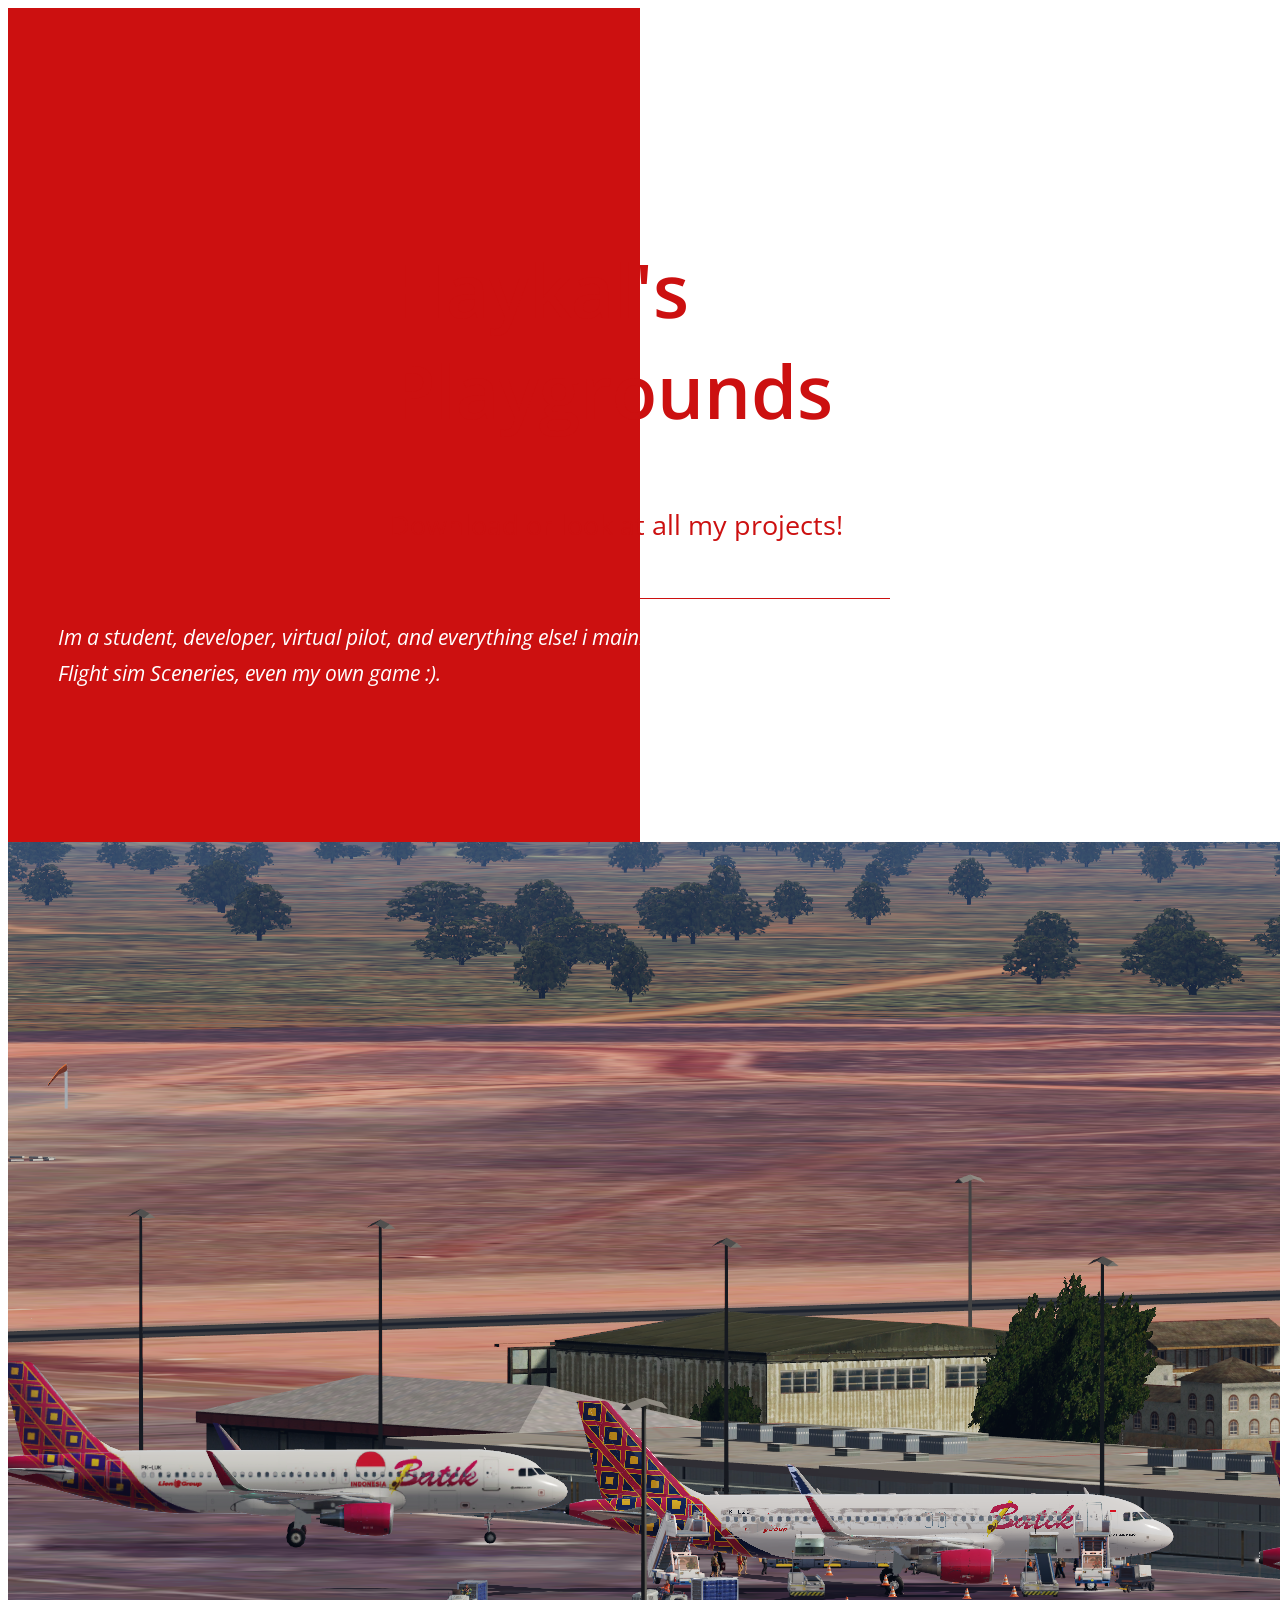
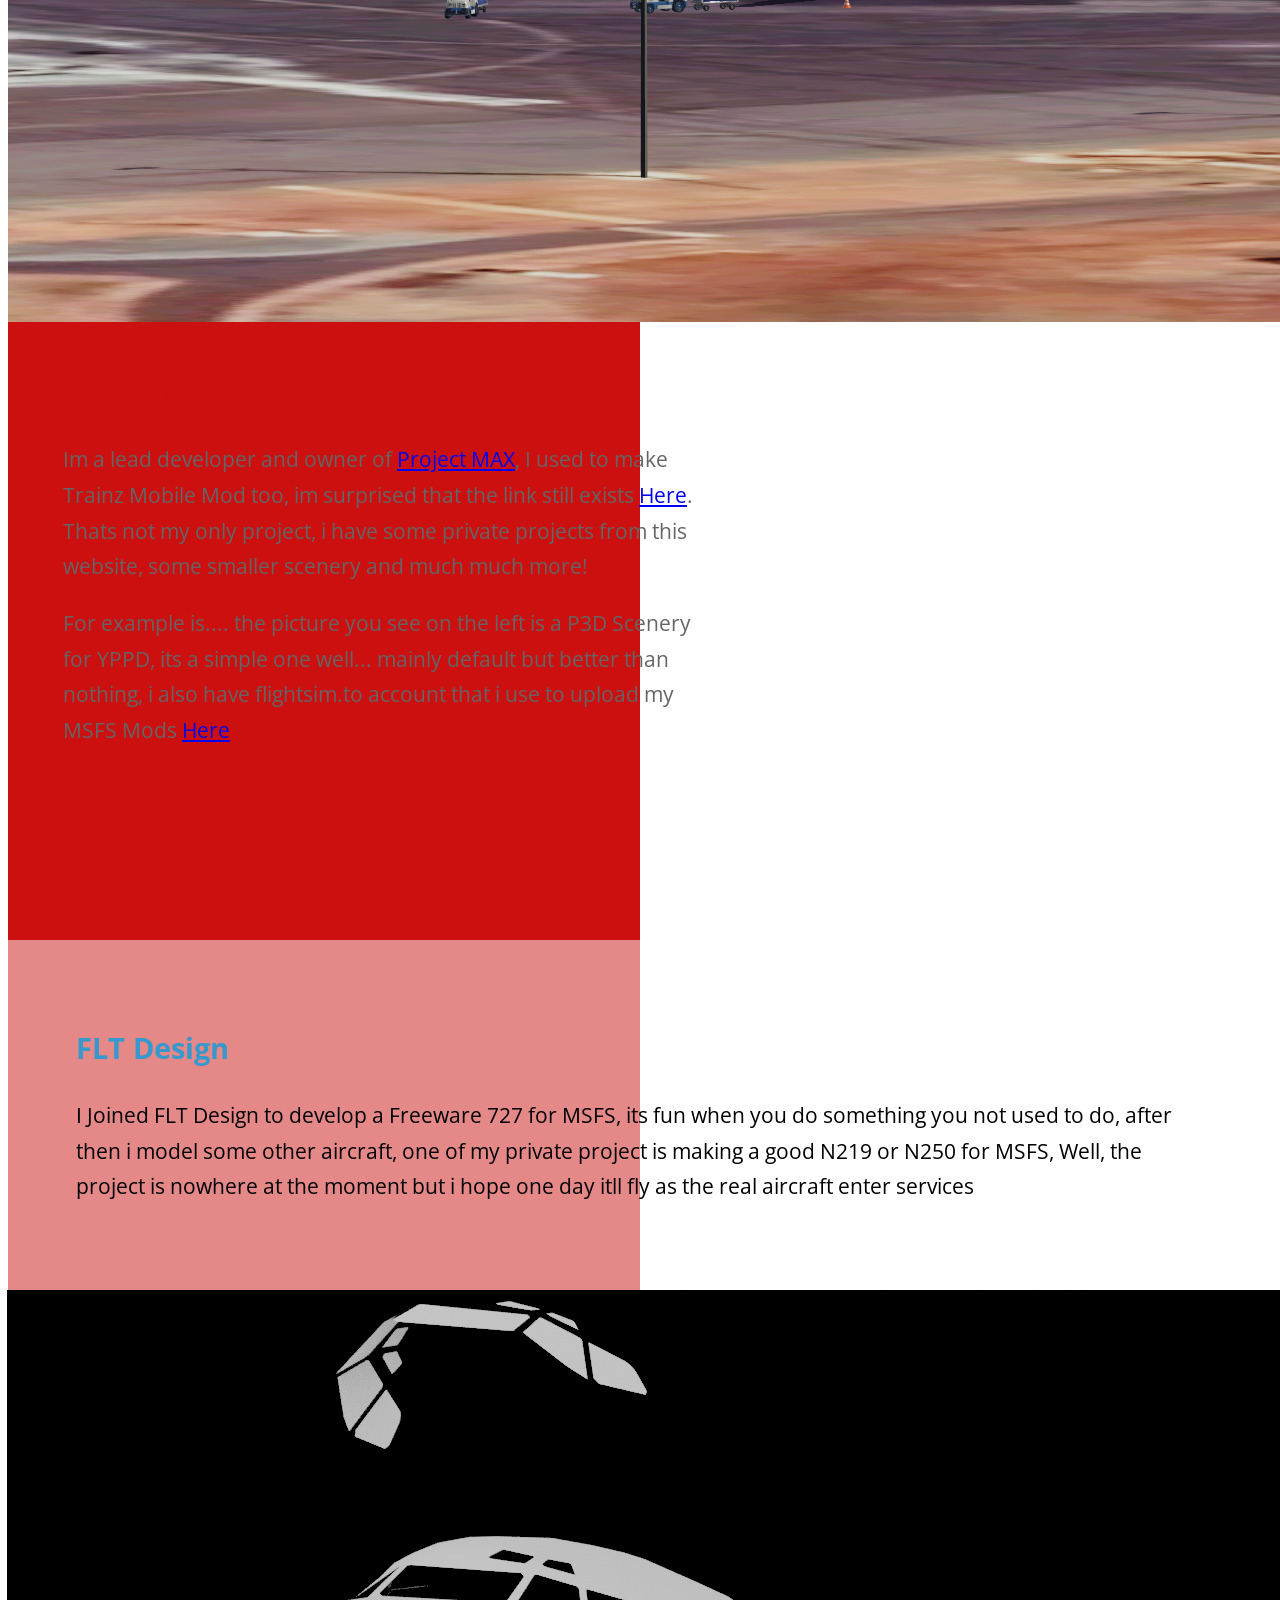
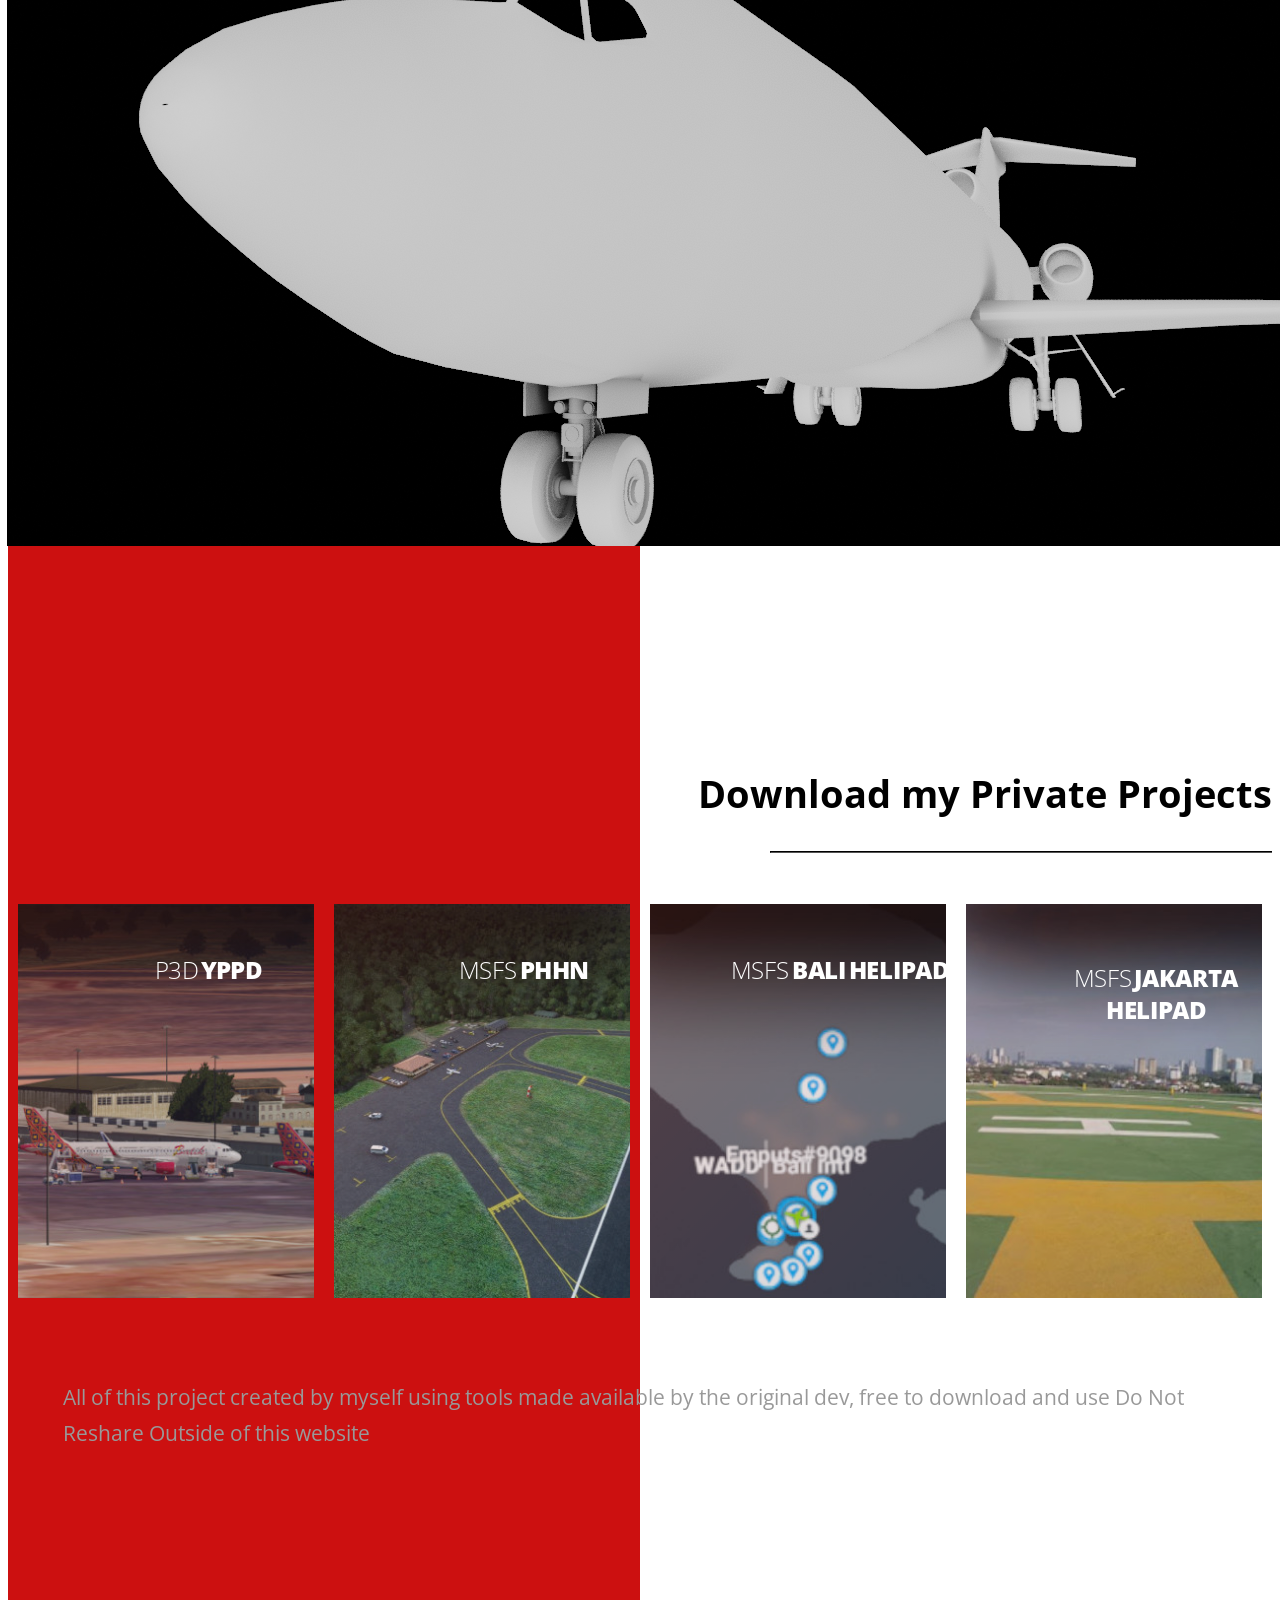
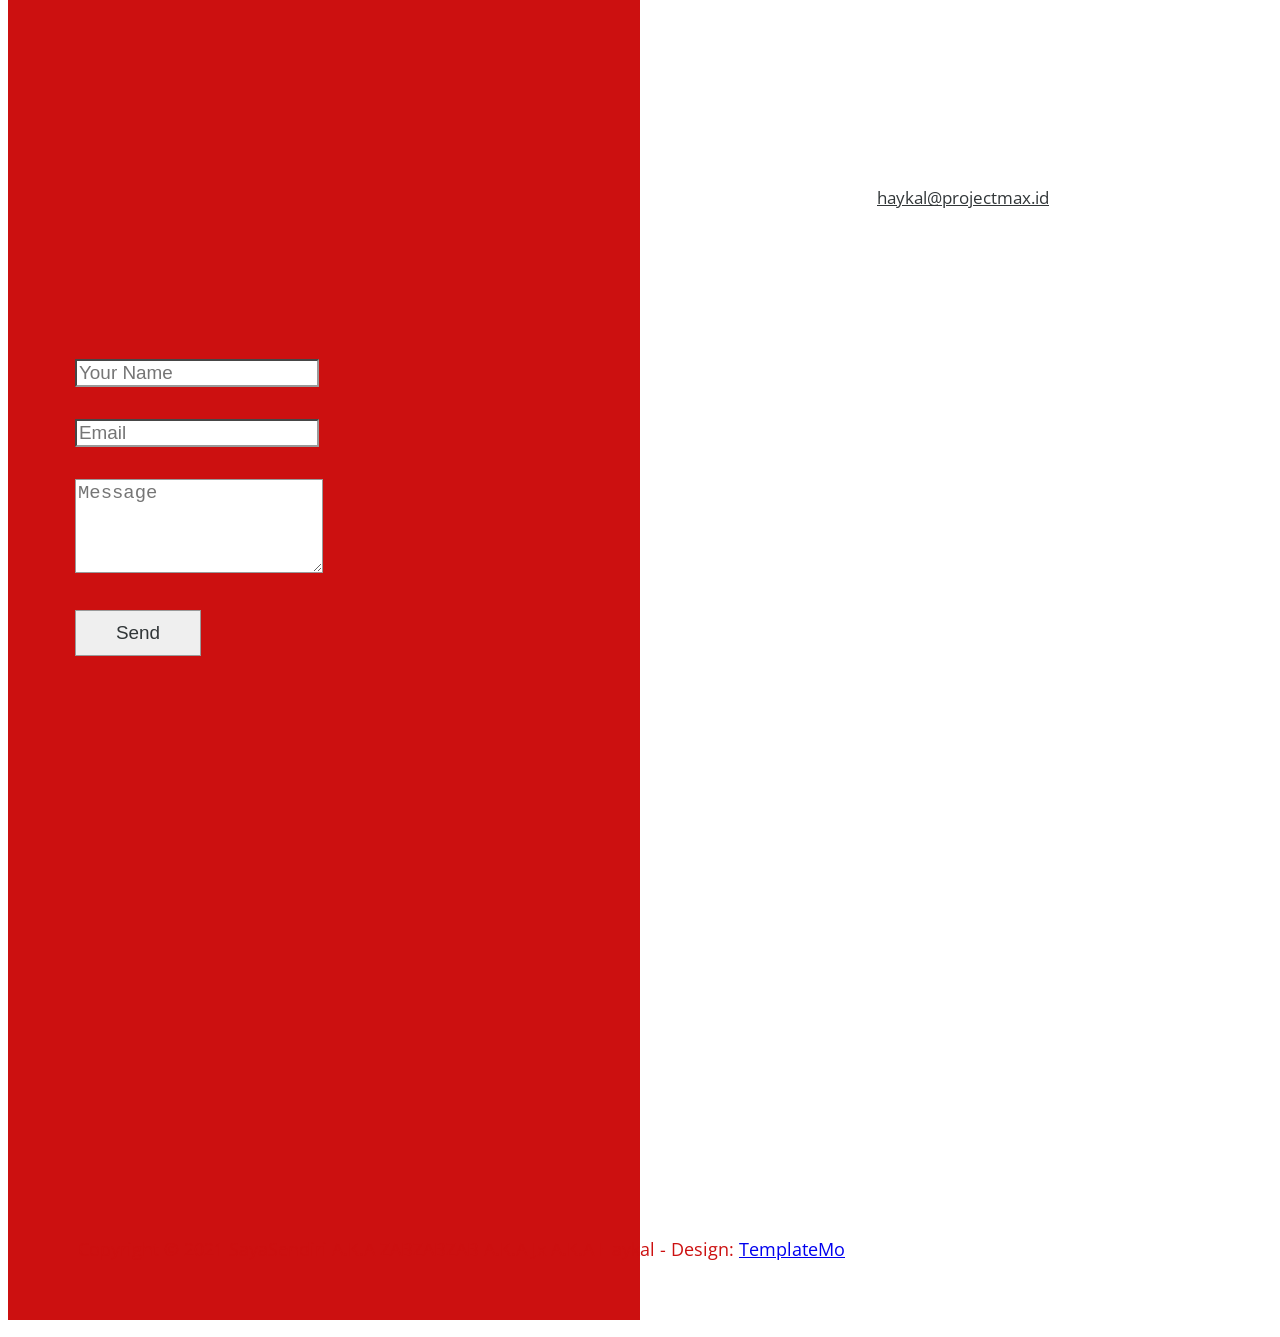
==== index.html @ 9544579e "My first commit" ====
<!DOCTYPE html>
<html lang="en">
  <head>
    <meta charset="UTF-8" />
    <meta name="viewport" content="width=device-width, initial-scale=1.0" />
    <meta http-equiv="X-UA-Compatible" content="ie=edge" />

    <link rel="stylesheet" href="https://fonts.googleapis.com/css?family=Open+Sans:400,600" />
    <!-- Google web font "Open Sans" -->
    <link rel="stylesheet" href="css/all.min.css" />
    <link rel="stylesheet" href="css/bootstrap.min.css" />
    <link rel="stylesheet" href="css/templatemo-style.css" />
    <title>Haykal's Playgrounds</title>
  </head>
  <body>
    <div class="columns-bg">
      <!-- Logo & Intro -->
      <section id="logo" class="tm-section-logo">
        <div class="container-fluid">
          <div class="row">
            <div class="col-sm-12 offset-sm-0 col-md-6 offset-md-6">
              <div class="tm-site-name-container">
                <div class="tm-site-name-container-inner">
                  <h1 class="text-uppercase tm-text-primary tm-site-name">
                    Haykal's Playgrounds
                  </h1>
                  <p class="tm-text-primary tm-site-description">
                    Download or look at all my projects!
                  </p>
                </div>
              </div>
            </div>
          </div>
        </div>
      </section>

      <!-- Intro -->
      <section id="intro" class="tm-p-1-section-1">
        <div class="container-fluid">
          <div class="row">
            <div class="col-md-6">
              <div class="tm-section-text-container">
                <i class="tm-text-white">
                  <p class="mb-0">
                    Im a student, developer, virtual pilot, and everything else! i mainly do 3D modelling with a bit of programming, i made Mods, Flight sim Sceneries, even my own game :).</p>
                </i>
              </div>
            </div>
          </div>
        </div>
      </section>

      <!-- Our Place -->
      <section id="our_place">
        <div class="container-fluid">
          <div class="row">
            <div
              class="col-md-12 col-lg-6 tm-section-image-container tm-img-left-container"
            >
              <img src="img/forty_image_01.jpg" alt="Image" class="img-fluid" />
            </div>
            <div class="col-md-12 col-lg-6">
              <div class="tm-section-text-container-2">
                <h2
                  class="tm-text-primary tm-section-title-mb tm-sm-bg-white-alpha"
                >
                  My Past Projects
                </h2>
                <div class="tm-text-gray">
                  <p class="mb-4">
                  	Im a lead developer and owner of <a href="https://projectmax.id">Project MAX</a>, I used to make Trainz Mobile Mod too, im surprised that the link still exists <a href="https://htpprod.weebly.com/">Here</a>.	
                    Thats not my only project, i have some private projects from this website, some smaller scenery and much much more!
                    </p>
                  <p class="mb-0">
                    For example is.... the picture you see on the left is a P3D Scenery for YPPD, its a simple one well... mainly default but better than nothing,
					i also have flightsim.to account that i use to upload my MSFS Mods <a href="https://flightsim.to/profile/Haykl17">Here</a>
                  </p>
                </div>
              </div>
            </div>
          </div>
        </div>
      </section>

      <!-- Fusce, Section 4 -->
      <section id="section_4" class="tm-section-4">
        <div class="container-fluid">
          <div class="row flex-column-reverse flex-lg-row">
            <div class="col-md-12 col-lg-6 tm-text-left-container">
              <div class="tm-section-text-container-3 tm-bg-white-alpha h-100">
                <h2 class="tm-text-accent tm-section-title-mb">
                  FLT Design
                </h2>
                <p class="mb-0">
                  I Joined FLT Design to develop a Freeware 727 for MSFS, its fun when you do something you not used to do, after then i model some other aircraft, one of my private project is making a good N219 or N250 for MSFS,
				  Well, the project is nowhere at the moment but i hope one day itll fly as the real aircraft enter services
                </p>
              </div>
            </div>
            <div
              class="col-md-12 col-lg-6 tm-section-image-container tm-img-right-container"
            >
              <img
                src="img/forty_image_02.jpg"
                alt="Image"
                class="img-fluid tm-img-right"
              />
            </div>
          </div>
        </div>
      </section>

      <!-- Beautiful Rollovers -->
      <section id="gallery">
        <div class="container-fluid">
          <div class="row">
            <div class="col-12 tm-section-title-mb tm-gallery-title-col">
              <h2 class="tm-section-title-2">Download my Private Projects</h2>
              <hr class="tm-section-title-underline" />
            </div>

            <div class="col-12">
              <div class="grid">
                <figure class="effect-duke mb-3">
                  <img
                    src="img/forty_image_11.jpg"
                    alt="Image"
                    class="img-fluid"
                  />
                  <figcaption>
                    <h2>P3D <span>YPPD</span></h2>
                    <p>Port Hedland Airport Scenery for P3D	.</p>
                    <a href="https://drive.google.com/file/d/1LkjhDOxQvB9yZqbBzsV8o3Nq1tYuUGFs/view?usp=sharing">Download</a>
                  </figcaption>
                </figure>
                <figure class="effect-duke">
                  <img
                    src="img/forty_image_12.jpg"
                    alt="Image"
                    class="img-fluid"
                  />
                  <figcaption>
                    <h2>MSFS <span>PHHN</span></h2>
                    <p>Hana Airport Scenery for MSFS</p>
                    <a href="https://flightsim.to/file/6118/max-phhn-hana-airport">Download</a>
                  </figcaption>
                </figure>
                <figure class="effect-duke mb-3">
                  <img
                    src="img/forty_image_13.jpg"
                    alt="Image"
                    class="img-fluid"
                  />
                  <figcaption>
                    <h2>MSFS <span>Bali Helipad</span></h2>
                    <p>Bali Helipad Pack for MSFS</p>
                    <a href="https://drive.google.com/file/d/1sNLInNGLj3StVbzgNNB_1CZnYBVAlgqE/view?usp=sharing">Download</a>
                  </figcaption>
                </figure>
                <figure class="effect-duke">
                  <img
                    src="img/forty_image_14.jpg"
                    alt="Image"
                    class="img-fluid"
                  />
                  <figcaption>
                    <h2>MSFS <span>Jakarta Helipad</span></h2>
                    <p>Jakarta Helipad Pack for MSFS</p>
                    <a href="https://drive.google.com/file/d/1zQKwT2HY4z9rxTZJiCbrGiCzJaNn8uVG/view?usp=sharing">Download</a>
                  </figcaption>
                </figure>
              </div>
            </div>

            <div class="col-md-6 tm-section-col-4">
              <div class="tm-section-text-container-4">
                <p class="tm-text-secondary mb-0">
                  All of this project created by myself using tools made available by the original dev, free to download and use
				  Do Not Reshare Outside of this website
                </p>
              </div>
            </div>
          </div>
        </div>
      </section>

      <!-- Contact -->
      <section id="contact" class="tm-section-contact">
        <div class="row tm-contact-section">
          <div class="col-md-6 px-0">
            <div class="tm-bg-white-alpha tm-contact-left">
              <div class="media mb-5">
                <a href="mailto:" class="tm-contact-link">
                  <span class="tm-contact-icon-container">
                    <span class="tm-contact-icon-container-inner">
                      <i class="fas fa-envelope tm-contact-icon"></i>
                    </span>
                  </span>
                  <span class="media-body"> haykal@projectmax.id </span>
                </a>
              </div>
            </div>
          </div>
          <div class="col-md-6 px-0">
            <div class="tm-contact-form-container">
              <form action="index.html" method="POST" class="tm-contact-form">
                <div class="form-group">
                  <input
                    type="text"
                    id="contact_name"
                    name="contact_name"
                    class="form-control rounded-0 border-top-0 border-right-0 border-left-0"
                    placeholder="Your Name"
                    required
                  />
                </div>
                <div class="form-group">
                  <input
                    type="email"
                    id="contact_email"
                    name="contact_email"
                    class="form-control rounded-0 border-top-0 border-right-0 border-left-0"
                    placeholder="Email"
                    required
                  />
                </div>
                <div class="form-group">
                  <textarea
                    rows="4"
                    id="contact_message"
                    name="contact_message"
                    class="form-control rounded-0 border-top-0 border-right-0 border-left-0"
                    placeholder="Message"
                    required
                  ></textarea>
                </div>
                <div class="text-right">
                  <button type="submit" class="btn tm-btn-submit rounded-0">
                    Send
                  </button>
                </div>
              </form>
            </div>
          </div>
        </div>
      </section>

      <section id="outro">
        <div class="container-fluid">
          <div class="row">
            <div class="col-sm-12 col-md-6">
              <div class="tm-section-text-container-5 tm-text-white">
                <p>
                  Sometimes i always think about what is the best quote from me but there is nothing hehe
                </p>
                <i
                  >&ldquo;im a stranger you meet on the internet, go on, im forgettable&rdquo;</i
                >	
              </div>
            </div>
            <div class="col-sm-12 col-md-6">
              <div class="tm-section-text-container-6">

              </div>
            </div>
          </div>
          <div class="row">
            <footer class="col-sm-12 col-md-6 offset-md-6 px-md-0">
              <p class="tm-copyright-text mb-0 tm-text-primary">
                Copyright &copy; 2021 SayaSendiri A.K.A ZABZABZAB A.K.A Jx A.K.A Haykal
                
                - Design: <a rel="nofollow" href="https://www.facebook.com/templatemo">TemplateMo</a>
              </p>
            </footer>
          </div>
        </div>
      </section>
    </div>
    <!-- /.columns-bg -->
  </body>
</html>
---- css/all.min.css ----
.fa,.fab,.fal,.far,.fas{-moz-osx-font-smoothing:grayscale;-webkit-font-smoothing:antialiased;display:inline-block;font-style:normal;font-variant:normal;text-rendering:auto;line-height:1}.fa-lg{font-size:1.33333em;line-height:.75em;vertical-align:-.0667em}.fa-xs{font-size:.75em}.fa-sm{font-size:.875em}.fa-1x{font-size:1em}.fa-2x{font-size:2em}.fa-3x{font-size:3em}.fa-4x{font-size:4em}.fa-5x{font-size:5em}.fa-6x{font-size:6em}.fa-7x{font-size:7em}.fa-8x{font-size:8em}.fa-9x{font-size:9em}.fa-10x{font-size:10em}.fa-fw{text-align:center;width:1.25em}.fa-ul{list-style-type:none;margin-left:2.5em;padding-left:0}.fa-ul>li{position:relative}.fa-li{left:-2em;position:absolute;text-align:center;width:2em;line-height:inherit}.fa-border{border:.08em solid #eee;border-radius:.1em;padding:.2em .25em .15em}.fa-pull-left{float:left}.fa-pull-right{float:right}.fa.fa-pull-left,.fab.fa-pull-left,.fal.fa-pull-left,.far.fa-pull-left,.fas.fa-pull-left{margin-right:.3em}.fa.fa-pull-right,.fab.fa-pull-right,.fal.fa-pull-right,.far.fa-pull-right,.fas.fa-pull-right{margin-left:.3em}.fa-spin{animation:fa-spin 2s infinite linear}.fa-pulse{animation:fa-spin 1s infinite steps(8)}@keyframes fa-spin{0%{transform:rotate(0deg)}to{transform:rotate(1turn)}}.fa-rotate-90{-ms-filter:"progid:DXImageTransform.Microsoft.BasicImage(rotation=1)";transform:rotate(90deg)}.fa-rotate-180{-ms-filter:"progid:DXImageTransform.Microsoft.BasicImage(rotation=2)";transform:rotate(180deg)}.fa-rotate-270{-ms-filter:"progid:DXImageTransform.Microsoft.BasicImage(rotation=3)";transform:rotate(270deg)}.fa-flip-horizontal{-ms-filter:"progid:DXImageTransform.Microsoft.BasicImage(rotation=0, mirror=1)";transform:scaleX(-1)}.fa-flip-vertical{transform:scaleY(-1)}.fa-flip-horizontal.fa-flip-vertical,.fa-flip-vertical{-ms-filter:"progid:DXImageTransform.Microsoft.BasicImage(rotation=2, mirror=1)"}.fa-flip-horizontal.fa-flip-vertical{transform:scale(-1)}:root .fa-flip-horizontal,:root .fa-flip-vertical,:root .fa-rotate-90,:root .fa-rotate-180,:root .fa-rotate-270{filter:none}.fa-stack{display:inline-block;height:2em;line-height:2em;position:relative;vertical-align:middle;width:2.5em}.fa-stack-1x,.fa-stack-2x{left:0;position:absolute;text-align:center;width:100%}.fa-stack-1x{line-height:inherit}.fa-stack-2x{font-size:2em}.fa-inverse{color:#fff}.fa-500px:before{content:"\f26e"}.fa-accessible-icon:before{content:"\f368"}.fa-accusoft:before{content:"\f369"}.fa-acquisitions-incorporated:before{content:"\f6af"}.fa-ad:before{content:"\f641"}.fa-address-book:before{content:"\f2b9"}.fa-address-card:before{content:"\f2bb"}.fa-adjust:before{content:"\f042"}.fa-adn:before{content:"\f170"}.fa-adobe:before{content:"\f778"}.fa-adversal:before{content:"\f36a"}.fa-affiliatetheme:before{content:"\f36b"}.fa-air-freshener:before{content:"\f5d0"}.fa-algolia:before{content:"\f36c"}.fa-align-center:before{content:"\f037"}.fa-align-justify:before{content:"\f039"}.fa-align-left:before{content:"\f036"}.fa-align-right:before{content:"\f038"}.fa-alipay:before{content:"\f642"}.fa-allergies:before{content:"\f461"}.fa-amazon:before{content:"\f270"}.fa-amazon-pay:before{content:"\f42c"}.fa-ambulance:before{content:"\f0f9"}.fa-american-sign-language-interpreting:before{content:"\f2a3"}.fa-amilia:before{content:"\f36d"}.fa-anchor:before{content:"\f13d"}.fa-android:before{content:"\f17b"}.fa-angellist:before{content:"\f209"}.fa-angle-double-down:before{content:"\f103"}.fa-angle-double-left:before{content:"\f100"}.fa-angle-double-right:before{content:"\f101"}.fa-angle-double-up:before{content:"\f102"}.fa-angle-down:before{content:"\f107"}.fa-angle-left:before{content:"\f104"}.fa-angle-right:before{content:"\f105"}.fa-angle-up:before{content:"\f106"}.fa-angry:before{content:"\f556"}.fa-angrycreative:before{content:"\f36e"}.fa-angular:before{content:"\f420"}.fa-ankh:before{content:"\f644"}.fa-app-store:before{content:"\f36f"}.fa-app-store-ios:before{content:"\f370"}.fa-apper:before{content:"\f371"}.fa-apple:before{content:"\f179"}.fa-apple-alt:before{content:"\f5d1"}.fa-apple-pay:before{content:"\f415"}.fa-archive:before{content:"\f187"}.fa-archway:before{content:"\f557"}.fa-arrow-alt-circle-down:before{content:"\f358"}.fa-arrow-alt-circle-left:before{content:"\f359"}.fa-arrow-alt-circle-right:before{content:"\f35a"}.fa-arrow-alt-circle-up:before{content:"\f35b"}.fa-arrow-circle-down:before{content:"\f0ab"}.fa-arrow-circle-left:before{content:"\f0a8"}.fa-arrow-circle-right:before{content:"\f0a9"}.fa-arrow-circle-up:before{content:"\f0aa"}.fa-arrow-down:before{content:"\f063"}.fa-arrow-left:before{content:"\f060"}.fa-arrow-right:before{content:"\f061"}.fa-arrow-up:before{content:"\f062"}.fa-arrows-alt:before{content:"\f0b2"}.fa-arrows-alt-h:before{content:"\f337"}.fa-arrows-alt-v:before{content:"\f338"}.fa-artstation:before{content:"\f77a"}.fa-assistive-listening-systems:before{content:"\f2a2"}.fa-asterisk:before{content:"\f069"}.fa-asymmetrik:before{content:"\f372"}.fa-at:before{content:"\f1fa"}.fa-atlas:before{content:"\f558"}.fa-atlassian:before{content:"\f77b"}.fa-atom:before{content:"\f5d2"}.fa-audible:before{content:"\f373"}.fa-audio-description:before{content:"\f29e"}.fa-autoprefixer:before{content:"\f41c"}.fa-avianex:before{content:"\f374"}.fa-aviato:before{content:"\f421"}.fa-award:before{content:"\f559"}.fa-aws:before{content:"\f375"}.fa-baby:before{content:"\f77c"}.fa-baby-carriage:before{content:"\f77d"}.fa-backspace:before{content:"\f55a"}.fa-backward:before{content:"\f04a"}.fa-balance-scale:before{content:"\f24e"}.fa-ban:before{content:"\f05e"}.fa-band-aid:before{content:"\f462"}.fa-bandcamp:before{content:"\f2d5"}.fa-barcode:before{content:"\f02a"}.fa-bars:before{content:"\f0c9"}.fa-baseball-ball:before{content:"\f433"}.fa-basketball-ball:before{content:"\f434"}.fa-bath:before{content:"\f2cd"}.fa-battery-empty:before{content:"\f244"}.fa-battery-full:before{content:"\f240"}.fa-battery-half:before{content:"\f242"}.fa-battery-quarter:before{content:"\f243"}.fa-battery-three-quarters:before{content:"\f241"}.fa-bed:before{content:"\f236"}.fa-beer:before{content:"\f0fc"}.fa-behance:before{content:"\f1b4"}.fa-behance-square:before{content:"\f1b5"}.fa-bell:before{content:"\f0f3"}.fa-bell-slash:before{content:"\f1f6"}.fa-bezier-curve:before{content:"\f55b"}.fa-bible:before{content:"\f647"}.fa-bicycle:before{content:"\f206"}.fa-bimobject:before{content:"\f378"}.fa-binoculars:before{content:"\f1e5"}.fa-biohazard:before{content:"\f780"}.fa-birthday-cake:before{content:"\f1fd"}.fa-bitbucket:before{content:"\f171"}.fa-bitcoin:before{content:"\f379"}.fa-bity:before{content:"\f37a"}.fa-black-tie:before{content:"\f27e"}.fa-blackberry:before{content:"\f37b"}.fa-blender:before{content:"\f517"}.fa-blender-phone:before{content:"\f6b6"}.fa-blind:before{content:"\f29d"}.fa-blog:before{content:"\f781"}.fa-blogger:before{content:"\f37c"}.fa-blogger-b:before{content:"\f37d"}.fa-bluetooth:before{content:"\f293"}.fa-bluetooth-b:before{content:"\f294"}.fa-bold:before{content:"\f032"}.fa-bolt:before{content:"\f0e7"}.fa-bomb:before{content:"\f1e2"}.fa-bone:before{content:"\f5d7"}.fa-bong:before{content:"\f55c"}.fa-book:before{content:"\f02d"}.fa-book-dead:before{content:"\f6b7"}.fa-book-open:before{content:"\f518"}.fa-book-reader:before{content:"\f5da"}.fa-bookmark:before{content:"\f02e"}.fa-bowling-ball:before{content:"\f436"}.fa-box:before{content:"\f466"}.fa-box-open:before{content:"\f49e"}.fa-boxes:before{content:"\f468"}.fa-braille:before{content:"\f2a1"}.fa-brain:before{content:"\f5dc"}.fa-briefcase:before{content:"\f0b1"}.fa-briefcase-medical:before{content:"\f469"}.fa-broadcast-tower:before{content:"\f519"}.fa-broom:before{content:"\f51a"}.fa-brush:before{content:"\f55d"}.fa-btc:before{content:"\f15a"}.fa-bug:before{content:"\f188"}.fa-building:before{content:"\f1ad"}.fa-bullhorn:before{content:"\f0a1"}.fa-bullseye:before{content:"\f140"}.fa-burn:before{content:"\f46a"}.fa-buromobelexperte:before{content:"\f37f"}.fa-bus:before{content:"\f207"}.fa-bus-alt:before{content:"\f55e"}.fa-business-time:before{content:"\f64a"}.fa-buysellads:before{content:"\f20d"}.fa-calculator:before{content:"\f1ec"}.fa-calendar:before{content:"\f133"}.fa-calendar-alt:before{content:"\f073"}.fa-calendar-check:before{content:"\f274"}.fa-calendar-day:before{content:"\f783"}.fa-calendar-minus:before{content:"\f272"}.fa-calendar-plus:before{content:"\f271"}.fa-calendar-times:before{content:"\f273"}.fa-calendar-week:before{content:"\f784"}.fa-camera:before{content:"\f030"}.fa-camera-retro:before{content:"\f083"}.fa-campground:before{content:"\f6bb"}.fa-canadian-maple-leaf:before{content:"\f785"}.fa-candy-cane:before{content:"\f786"}.fa-cannabis:before{content:"\f55f"}.fa-capsules:before{content:"\f46b"}.fa-car:before{content:"\f1b9"}.fa-car-alt:before{content:"\f5de"}.fa-car-battery:before{content:"\f5df"}.fa-car-crash:before{content:"\f5e1"}.fa-car-side:before{content:"\f5e4"}.fa-caret-down:before{content:"\f0d7"}.fa-caret-left:before{content:"\f0d9"}.fa-caret-right:before{content:"\f0da"}.fa-caret-square-down:before{content:"\f150"}.fa-caret-square-left:before{content:"\f191"}.fa-caret-square-right:before{content:"\f152"}.fa-caret-square-up:before{content:"\f151"}.fa-caret-up:before{content:"\f0d8"}.fa-carrot:before{content:"\f787"}.fa-cart-arrow-down:before{content:"\f218"}.fa-cart-plus:before{content:"\f217"}.fa-cash-register:before{content:"\f788"}.fa-cat:before{content:"\f6be"}.fa-cc-amazon-pay:before{content:"\f42d"}.fa-cc-amex:before{content:"\f1f3"}.fa-cc-apple-pay:before{content:"\f416"}.fa-cc-diners-club:before{content:"\f24c"}.fa-cc-discover:before{content:"\f1f2"}.fa-cc-jcb:before{content:"\f24b"}.fa-cc-mastercard:before{content:"\f1f1"}.fa-cc-paypal:before{content:"\f1f4"}.fa-cc-stripe:before{content:"\f1f5"}.fa-cc-visa:before{content:"\f1f0"}.fa-centercode:before{content:"\f380"}.fa-centos:before{content:"\f789"}.fa-certificate:before{content:"\f0a3"}.fa-chair:before{content:"\f6c0"}.fa-chalkboard:before{content:"\f51b"}.fa-chalkboard-teacher:before{content:"\f51c"}.fa-charging-station:before{content:"\f5e7"}.fa-chart-area:before{content:"\f1fe"}.fa-chart-bar:before{content:"\f080"}.fa-chart-line:before{content:"\f201"}.fa-chart-pie:before{content:"\f200"}.fa-check:before{content:"\f00c"}.fa-check-circle:before{content:"\f058"}.fa-check-double:before{content:"\f560"}.fa-check-square:before{content:"\f14a"}.fa-chess:before{content:"\f439"}.fa-chess-bishop:before{content:"\f43a"}.fa-chess-board:before{content:"\f43c"}.fa-chess-king:before{content:"\f43f"}.fa-chess-knight:before{content:"\f441"}.fa-chess-pawn:before{content:"\f443"}.fa-chess-queen:before{content:"\f445"}.fa-chess-rook:before{content:"\f447"}.fa-chevron-circle-down:before{content:"\f13a"}.fa-chevron-circle-left:before{content:"\f137"}.fa-chevron-circle-right:before{content:"\f138"}.fa-chevron-circle-up:before{content:"\f139"}.fa-chevron-down:before{content:"\f078"}.fa-chevron-left:before{content:"\f053"}.fa-chevron-right:before{content:"\f054"}.fa-chevron-up:before{content:"\f077"}.fa-child:before{content:"\f1ae"}.fa-chrome:before{content:"\f268"}.fa-church:before{content:"\f51d"}.fa-circle:before{content:"\f111"}.fa-circle-notch:before{content:"\f1ce"}.fa-city:before{content:"\f64f"}.fa-clipboard:before{content:"\f328"}.fa-clipboard-check:before{content:"\f46c"}.fa-clipboard-list:before{content:"\f46d"}.fa-clock:before{content:"\f017"}.fa-clone:before{content:"\f24d"}.fa-closed-captioning:before{content:"\f20a"}.fa-cloud:before{content:"\f0c2"}.fa-cloud-download-alt:before{content:"\f381"}.fa-cloud-meatball:before{content:"\f73b"}.fa-cloud-moon:before{content:"\f6c3"}.fa-cloud-moon-rain:before{content:"\f73c"}.fa-cloud-rain:before{content:"\f73d"}.fa-cloud-showers-heavy:before{content:"\f740"}.fa-cloud-sun:before{content:"\f6c4"}.fa-cloud-sun-rain:before{content:"\f743"}.fa-cloud-upload-alt:before{content:"\f382"}.fa-cloudscale:before{content:"\f383"}.fa-cloudsmith:before{content:"\f384"}.fa-cloudversify:before{content:"\f385"}.fa-cocktail:before{content:"\f561"}.fa-code:before{content:"\f121"}.fa-code-branch:before{content:"\f126"}.fa-codepen:before{content:"\f1cb"}.fa-codiepie:before{content:"\f284"}.fa-coffee:before{content:"\f0f4"}.fa-cog:before{content:"\f013"}.fa-cogs:before{content:"\f085"}.fa-coins:before{content:"\f51e"}.fa-columns:before{content:"\f0db"}.fa-comment:before{content:"\f075"}.fa-comment-alt:before{content:"\f27a"}.fa-comment-dollar:before{content:"\f651"}.fa-comment-dots:before{content:"\f4ad"}.fa-comment-slash:before{content:"\f4b3"}.fa-comments:before{content:"\f086"}.fa-comments-dollar:before{content:"\f653"}.fa-compact-disc:before{content:"\f51f"}.fa-compass:before{content:"\f14e"}.fa-compress:before{content:"\f066"}.fa-compress-arrows-alt:before{content:"\f78c"}.fa-concierge-bell:before{content:"\f562"}.fa-confluence:before{content:"\f78d"}.fa-connectdevelop:before{content:"\f20e"}.fa-contao:before{content:"\f26d"}.fa-cookie:before{content:"\f563"}.fa-cookie-bite:before{content:"\f564"}.fa-copy:before{content:"\f0c5"}.fa-copyright:before{content:"\f1f9"}.fa-couch:before{content:"\f4b8"}.fa-cpanel:before{content:"\f388"}.fa-creative-commons:before{content:"\f25e"}.fa-creative-commons-by:before{content:"\f4e7"}.fa-creative-commons-nc:before{content:"\f4e8"}.fa-creative-commons-nc-eu:before{content:"\f4e9"}.fa-creative-commons-nc-jp:before{content:"\f4ea"}.fa-creative-commons-nd:before{content:"\f4eb"}.fa-creative-commons-pd:before{content:"\f4ec"}.fa-creative-commons-pd-alt:before{content:"\f4ed"}.fa-creative-commons-remix:before{content:"\f4ee"}.fa-creative-commons-sa:before{content:"\f4ef"}.fa-creative-commons-sampling:before{content:"\f4f0"}.fa-creative-commons-sampling-plus:before{content:"\f4f1"}.fa-creative-commons-share:before{content:"\f4f2"}.fa-creative-commons-zero:before{content:"\f4f3"}.fa-credit-card:before{content:"\f09d"}.fa-critical-role:before{content:"\f6c9"}.fa-crop:before{content:"\f125"}.fa-crop-alt:before{content:"\f565"}.fa-cross:before{content:"\f654"}.fa-crosshairs:before{content:"\f05b"}.fa-crow:before{content:"\f520"}.fa-crown:before{content:"\f521"}.fa-css3:before{content:"\f13c"}.fa-css3-alt:before{content:"\f38b"}.fa-cube:before{content:"\f1b2"}.fa-cubes:before{content:"\f1b3"}.fa-cut:before{content:"\f0c4"}.fa-cuttlefish:before{content:"\f38c"}.fa-d-and-d:before{content:"\f38d"}.fa-d-and-d-beyond:before{content:"\f6ca"}.fa-dashcube:before{content:"\f210"}.fa-database:before{content:"\f1c0"}.fa-deaf:before{content:"\f2a4"}.fa-delicious:before{content:"\f1a5"}.fa-democrat:before{content:"\f747"}.fa-deploydog:before{content:"\f38e"}.fa-deskpro:before{content:"\f38f"}.fa-desktop:before{content:"\f108"}.fa-dev:before{content:"\f6cc"}.fa-deviantart:before{content:"\f1bd"}.fa-dharmachakra:before{content:"\f655"}.fa-dhl:before{content:"\f790"}.fa-diagnoses:before{content:"\f470"}.fa-diaspora:before{content:"\f791"}.fa-dice:before{content:"\f522"}.fa-dice-d20:before{content:"\f6cf"}.fa-dice-d6:before{content:"\f6d1"}.fa-dice-five:before{content:"\f523"}.fa-dice-four:before{content:"\f524"}.fa-dice-one:before{content:"\f525"}.fa-dice-six:before{content:"\f526"}.fa-dice-three:before{content:"\f527"}.fa-dice-two:before{content:"\f528"}.fa-digg:before{content:"\f1a6"}.fa-digital-ocean:before{content:"\f391"}.fa-digital-tachograph:before{content:"\f566"}.fa-directions:before{content:"\f5eb"}.fa-discord:before{content:"\f392"}.fa-discourse:before{content:"\f393"}.fa-divide:before{content:"\f529"}.fa-dizzy:before{content:"\f567"}.fa-dna:before{content:"\f471"}.fa-dochub:before{content:"\f394"}.fa-docker:before{content:"\f395"}.fa-dog:before{content:"\f6d3"}.fa-dollar-sign:before{content:"\f155"}.fa-dolly:before{content:"\f472"}.fa-dolly-flatbed:before{content:"\f474"}.fa-donate:before{content:"\f4b9"}.fa-door-closed:before{content:"\f52a"}.fa-door-open:before{content:"\f52b"}.fa-dot-circle:before{content:"\f192"}.fa-dove:before{content:"\f4ba"}.fa-download:before{content:"\f019"}.fa-draft2digital:before{content:"\f396"}.fa-drafting-compass:before{content:"\f568"}.fa-dragon:before{content:"\f6d5"}.fa-draw-polygon:before{content:"\f5ee"}.fa-dribbble:before{content:"\f17d"}.fa-dribbble-square:before{content:"\f397"}.fa-dropbox:before{content:"\f16b"}.fa-drum:before{content:"\f569"}.fa-drum-steelpan:before{content:"\f56a"}.fa-drumstick-bite:before{content:"\f6d7"}.fa-drupal:before{content:"\f1a9"}.fa-dumbbell:before{content:"\f44b"}.fa-dumpster:before{content:"\f793"}.fa-dumpster-fire:before{content:"\f794"}.fa-dungeon:before{content:"\f6d9"}.fa-dyalog:before{content:"\f399"}.fa-earlybirds:before{content:"\f39a"}.fa-ebay:before{content:"\f4f4"}.fa-edge:before{content:"\f282"}.fa-edit:before{content:"\f044"}.fa-eject:before{content:"\f052"}.fa-elementor:before{content:"\f430"}.fa-ellipsis-h:before{content:"\f141"}.fa-ellipsis-v:before{content:"\f142"}.fa-ello:before{content:"\f5f1"}.fa-ember:before{content:"\f423"}.fa-empire:before{content:"\f1d1"}.fa-envelope:before{content:"\f0e0"}.fa-envelope-open:before{content:"\f2b6"}.fa-envelope-open-text:before{content:"\f658"}.fa-envelope-square:before{content:"\f199"}.fa-envira:before{content:"\f299"}.fa-equals:before{content:"\f52c"}.fa-eraser:before{content:"\f12d"}.fa-erlang:before{content:"\f39d"}.fa-ethereum:before{content:"\f42e"}.fa-ethernet:before{content:"\f796"}.fa-etsy:before{content:"\f2d7"}.fa-euro-sign:before{content:"\f153"}.fa-exchange-alt:before{content:"\f362"}.fa-exclamation:before{content:"\f12a"}.fa-exclamation-circle:before{content:"\f06a"}.fa-exclamation-triangle:before{content:"\f071"}.fa-expand:before{content:"\f065"}.fa-expand-arrows-alt:before{content:"\f31e"}.fa-expeditedssl:before{content:"\f23e"}.fa-external-link-alt:before{content:"\f35d"}.fa-external-link-square-alt:before{content:"\f360"}.fa-eye:before{content:"\f06e"}.fa-eye-dropper:before{content:"\f1fb"}.fa-eye-slash:before{content:"\f070"}.fa-facebook:before{content:"\f09a"}.fa-facebook-f:before{content:"\f39e"}.fa-facebook-messenger:before{content:"\f39f"}.fa-facebook-square:before{content:"\f082"}.fa-fantasy-flight-games:before{content:"\f6dc"}.fa-fast-backward:before{content:"\f049"}.fa-fast-forward:before{content:"\f050"}.fa-fax:before{content:"\f1ac"}.fa-feather:before{content:"\f52d"}.fa-feather-alt:before{content:"\f56b"}.fa-fedex:before{content:"\f797"}.fa-fedora:before{content:"\f798"}.fa-female:before{content:"\f182"}.fa-fighter-jet:before{content:"\f0fb"}.fa-figma:before{content:"\f799"}.fa-file:before{content:"\f15b"}.fa-file-alt:before{content:"\f15c"}.fa-file-archive:before{content:"\f1c6"}.fa-file-audio:before{content:"\f1c7"}.fa-file-code:before{content:"\f1c9"}.fa-file-contract:before{content:"\f56c"}.fa-file-csv:before{content:"\f6dd"}.fa-file-download:before{content:"\f56d"}.fa-file-excel:before{content:"\f1c3"}.fa-file-export:before{content:"\f56e"}.fa-file-image:before{content:"\f1c5"}.fa-file-import:before{content:"\f56f"}.fa-file-invoice:before{content:"\f570"}.fa-file-invoice-dollar:before{content:"\f571"}.fa-file-medical:before{content:"\f477"}.fa-file-medical-alt:before{content:"\f478"}.fa-file-pdf:before{content:"\f1c1"}.fa-file-powerpoint:before{content:"\f1c4"}.fa-file-prescription:before{content:"\f572"}.fa-file-signature:before{content:"\f573"}.fa-file-upload:before{content:"\f574"}.fa-file-video:before{content:"\f1c8"}.fa-file-word:before{content:"\f1c2"}.fa-fill:before{content:"\f575"}.fa-fill-drip:before{content:"\f576"}.fa-film:before{content:"\f008"}.fa-filter:before{content:"\f0b0"}.fa-fingerprint:before{content:"\f577"}.fa-fire:before{content:"\f06d"}.fa-fire-alt:before{content:"\f7e4"}.fa-fire-extinguisher:before{content:"\f134"}.fa-firefox:before{content:"\f269"}.fa-first-aid:before{content:"\f479"}.fa-first-order:before{content:"\f2b0"}.fa-first-order-alt:before{content:"\f50a"}.fa-firstdraft:before{content:"\f3a1"}.fa-fish:before{content:"\f578"}.fa-fist-raised:before{content:"\f6de"}.fa-flag:before{content:"\f024"}.fa-flag-checkered:before{content:"\f11e"}.fa-flag-usa:before{content:"\f74d"}.fa-flask:before{content:"\f0c3"}.fa-flickr:before{content:"\f16e"}.fa-flipboard:before{content:"\f44d"}.fa-flushed:before{content:"\f579"}.fa-fly:before{content:"\f417"}.fa-folder:before{content:"\f07b"}.fa-folder-minus:before{content:"\f65d"}.fa-folder-open:before{content:"\f07c"}.fa-folder-plus:before{content:"\f65e"}.fa-font:before{content:"\f031"}.fa-font-awesome:before{content:"\f2b4"}.fa-font-awesome-alt:before{content:"\f35c"}.fa-font-awesome-flag:before{content:"\f425"}.fa-font-awesome-logo-full:before{content:"\f4e6"}.fa-fonticons:before{content:"\f280"}.fa-fonticons-fi:before{content:"\f3a2"}.fa-football-ball:before{content:"\f44e"}.fa-fort-awesome:before{content:"\f286"}.fa-fort-awesome-alt:before{content:"\f3a3"}.fa-forumbee:before{content:"\f211"}.fa-forward:before{content:"\f04e"}.fa-foursquare:before{content:"\f180"}.fa-free-code-camp:before{content:"\f2c5"}.fa-freebsd:before{content:"\f3a4"}.fa-frog:before{content:"\f52e"}.fa-frown:before{content:"\f119"}.fa-frown-open:before{content:"\f57a"}.fa-fulcrum:before{content:"\f50b"}.fa-funnel-dollar:before{content:"\f662"}.fa-futbol:before{content:"\f1e3"}.fa-galactic-republic:before{content:"\f50c"}.fa-galactic-senate:before{content:"\f50d"}.fa-gamepad:before{content:"\f11b"}.fa-gas-pump:before{content:"\f52f"}.fa-gavel:before{content:"\f0e3"}.fa-gem:before{content:"\f3a5"}.fa-genderless:before{content:"\f22d"}.fa-get-pocket:before{content:"\f265"}.fa-gg:before{content:"\f260"}.fa-gg-circle:before{content:"\f261"}.fa-ghost:before{content:"\f6e2"}.fa-gift:before{content:"\f06b"}.fa-gifts:before{content:"\f79c"}.fa-git:before{content:"\f1d3"}.fa-git-square:before{content:"\f1d2"}.fa-github:before{content:"\f09b"}.fa-github-alt:before{content:"\f113"}.fa-github-square:before{content:"\f092"}.fa-gitkraken:before{content:"\f3a6"}.fa-gitlab:before{content:"\f296"}.fa-gitter:before{content:"\f426"}.fa-glass-cheers:before{content:"\f79f"}.fa-glass-martini:before{content:"\f000"}.fa-glass-martini-alt:before{content:"\f57b"}.fa-glass-whiskey:before{content:"\f7a0"}.fa-glasses:before{content:"\f530"}.fa-glide:before{content:"\f2a5"}.fa-glide-g:before{content:"\f2a6"}.fa-globe:before{content:"\f0ac"}.fa-globe-africa:before{content:"\f57c"}.fa-globe-americas:before{content:"\f57d"}.fa-globe-asia:before{content:"\f57e"}.fa-globe-europe:before{content:"\f7a2"}.fa-gofore:before{content:"\f3a7"}.fa-golf-ball:before{content:"\f450"}.fa-goodreads:before{content:"\f3a8"}.fa-goodreads-g:before{content:"\f3a9"}.fa-google:before{content:"\f1a0"}.fa-google-drive:before{content:"\f3aa"}.fa-google-play:before{content:"\f3ab"}.fa-google-plus:before{content:"\f2b3"}.fa-google-plus-g:before{content:"\f0d5"}.fa-google-plus-square:before{content:"\f0d4"}.fa-google-wallet:before{content:"\f1ee"}.fa-gopuram:before{content:"\f664"}.fa-graduation-cap:before{content:"\f19d"}.fa-gratipay:before{content:"\f184"}.fa-grav:before{content:"\f2d6"}.fa-greater-than:before{content:"\f531"}.fa-greater-than-equal:before{content:"\f532"}.fa-grimace:before{content:"\f57f"}.fa-grin:before{content:"\f580"}.fa-grin-alt:before{content:"\f581"}.fa-grin-beam:before{content:"\f582"}.fa-grin-beam-sweat:before{content:"\f583"}.fa-grin-hearts:before{content:"\f584"}.fa-grin-squint:before{content:"\f585"}.fa-grin-squint-tears:before{content:"\f586"}.fa-grin-stars:before{content:"\f587"}.fa-grin-tears:before{content:"\f588"}.fa-grin-tongue:before{content:"\f589"}.fa-grin-tongue-squint:before{content:"\f58a"}.fa-grin-tongue-wink:before{content:"\f58b"}.fa-grin-wink:before{content:"\f58c"}.fa-grip-horizontal:before{content:"\f58d"}.fa-grip-lines:before{content:"\f7a4"}.fa-grip-lines-vertical:before{content:"\f7a5"}.fa-grip-vertical:before{content:"\f58e"}.fa-gripfire:before{content:"\f3ac"}.fa-grunt:before{content:"\f3ad"}.fa-guitar:before{content:"\f7a6"}.fa-gulp:before{content:"\f3ae"}.fa-h-square:before{content:"\f0fd"}.fa-hacker-news:before{content:"\f1d4"}.fa-hacker-news-square:before{content:"\f3af"}.fa-hackerrank:before{content:"\f5f7"}.fa-hammer:before{content:"\f6e3"}.fa-hamsa:before{content:"\f665"}.fa-hand-holding:before{content:"\f4bd"}.fa-hand-holding-heart:before{content:"\f4be"}.fa-hand-holding-usd:before{content:"\f4c0"}.fa-hand-lizard:before{content:"\f258"}.fa-hand-paper:before{content:"\f256"}.fa-hand-peace:before{content:"\f25b"}.fa-hand-point-down:before{content:"\f0a7"}.fa-hand-point-left:before{content:"\f0a5"}.fa-hand-point-right:before{content:"\f0a4"}.fa-hand-point-up:before{content:"\f0a6"}.fa-hand-pointer:before{content:"\f25a"}.fa-hand-rock:before{content:"\f255"}.fa-hand-scissors:before{content:"\f257"}.fa-hand-spock:before{content:"\f259"}.fa-hands:before{content:"\f4c2"}.fa-hands-helping:before{content:"\f4c4"}.fa-handshake:before{content:"\f2b5"}.fa-hanukiah:before{content:"\f6e6"}.fa-hashtag:before{content:"\f292"}.fa-hat-wizard:before{content:"\f6e8"}.fa-haykal:before{content:"\f666"}.fa-hdd:before{content:"\f0a0"}.fa-heading:before{content:"\f1dc"}.fa-headphones:before{content:"\f025"}.fa-headphones-alt:before{content:"\f58f"}.fa-headset:before{content:"\f590"}.fa-heart:before{content:"\f004"}.fa-heart-broken:before{content:"\f7a9"}.fa-heartbeat:before{content:"\f21e"}.fa-helicopter:before{content:"\f533"}.fa-highlighter:before{content:"\f591"}.fa-hiking:before{content:"\f6ec"}.fa-hippo:before{content:"\f6ed"}.fa-hips:before{content:"\f452"}.fa-hire-a-helper:before{content:"\f3b0"}.fa-history:before{content:"\f1da"}.fa-hockey-puck:before{content:"\f453"}.fa-holly-berry:before{content:"\f7aa"}.fa-home:before{content:"\f015"}.fa-hooli:before{content:"\f427"}.fa-hornbill:before{content:"\f592"}.fa-horse:before{content:"\f6f0"}.fa-horse-head:before{content:"\f7ab"}.fa-hospital:before{content:"\f0f8"}.fa-hospital-alt:before{content:"\f47d"}.fa-hospital-symbol:before{content:"\f47e"}.fa-hot-tub:before{content:"\f593"}.fa-hotel:before{content:"\f594"}.fa-hotjar:before{content:"\f3b1"}.fa-hourglass:before{content:"\f254"}.fa-hourglass-end:before{content:"\f253"}.fa-hourglass-half:before{content:"\f252"}.fa-hourglass-start:before{content:"\f251"}.fa-house-damage:before{content:"\f6f1"}.fa-houzz:before{content:"\f27c"}.fa-hryvnia:before{content:"\f6f2"}.fa-html5:before{content:"\f13b"}.fa-hubspot:before{content:"\f3b2"}.fa-i-cursor:before{content:"\f246"}.fa-icicles:before{content:"\f7ad"}.fa-id-badge:before{content:"\f2c1"}.fa-id-card:before{content:"\f2c2"}.fa-id-card-alt:before{content:"\f47f"}.fa-igloo:before{content:"\f7ae"}.fa-image:before{content:"\f03e"}.fa-images:before{content:"\f302"}.fa-imdb:before{content:"\f2d8"}.fa-inbox:before{content:"\f01c"}.fa-indent:before{content:"\f03c"}.fa-industry:before{content:"\f275"}.fa-infinity:before{content:"\f534"}.fa-info:before{content:"\f129"}.fa-info-circle:before{content:"\f05a"}.fa-instagram:before{content:"\f16d"}.fa-intercom:before{content:"\f7af"}.fa-internet-explorer:before{content:"\f26b"}.fa-invision:before{content:"\f7b0"}.fa-ioxhost:before{content:"\f208"}.fa-italic:before{content:"\f033"}.fa-itunes:before{content:"\f3b4"}.fa-itunes-note:before{content:"\f3b5"}.fa-java:before{content:"\f4e4"}.fa-jedi:before{content:"\f669"}.fa-jedi-order:before{content:"\f50e"}.fa-jenkins:before{content:"\f3b6"}.fa-jira:before{content:"\f7b1"}.fa-joget:before{content:"\f3b7"}.fa-joint:before{content:"\f595"}.fa-joomla:before{content:"\f1aa"}.fa-journal-whills:before{content:"\f66a"}.fa-js:before{content:"\f3b8"}.fa-js-square:before{content:"\f3b9"}.fa-jsfiddle:before{content:"\f1cc"}.fa-kaaba:before{content:"\f66b"}.fa-kaggle:before{content:"\f5fa"}.fa-key:before{content:"\f084"}.fa-keybase:before{content:"\f4f5"}.fa-keyboard:before{content:"\f11c"}.fa-keycdn:before{content:"\f3ba"}.fa-khanda:before{content:"\f66d"}.fa-kickstarter:before{content:"\f3bb"}.fa-kickstarter-k:before{content:"\f3bc"}.fa-kiss:before{content:"\f596"}.fa-kiss-beam:before{content:"\f597"}.fa-kiss-wink-heart:before{content:"\f598"}.fa-kiwi-bird:before{content:"\f535"}.fa-korvue:before{content:"\f42f"}.fa-landmark:before{content:"\f66f"}.fa-language:before{content:"\f1ab"}.fa-laptop:before{content:"\f109"}.fa-laptop-code:before{content:"\f5fc"}.fa-laravel:before{content:"\f3bd"}.fa-lastfm:before{content:"\f202"}.fa-lastfm-square:before{content:"\f203"}.fa-laugh:before{content:"\f599"}.fa-laugh-beam:before{content:"\f59a"}.fa-laugh-squint:before{content:"\f59b"}.fa-laugh-wink:before{content:"\f59c"}.fa-layer-group:before{content:"\f5fd"}.fa-leaf:before{content:"\f06c"}.fa-leanpub:before{content:"\f212"}.fa-lemon:before{content:"\f094"}.fa-less:before{content:"\f41d"}.fa-less-than:before{content:"\f536"}.fa-less-than-equal:before{content:"\f537"}.fa-level-down-alt:before{content:"\f3be"}.fa-level-up-alt:before{content:"\f3bf"}.fa-life-ring:before{content:"\f1cd"}.fa-lightbulb:before{content:"\f0eb"}.fa-line:before{content:"\f3c0"}.fa-link:before{content:"\f0c1"}.fa-linkedin:before{content:"\f08c"}.fa-linkedin-in:before{content:"\f0e1"}.fa-linode:before{content:"\f2b8"}.fa-linux:before{content:"\f17c"}.fa-lira-sign:before{content:"\f195"}.fa-list:before{content:"\f03a"}.fa-list-alt:before{content:"\f022"}.fa-list-ol:before{content:"\f0cb"}.fa-list-ul:before{content:"\f0ca"}.fa-location-arrow:before{content:"\f124"}.fa-lock:before{content:"\f023"}.fa-lock-open:before{content:"\f3c1"}.fa-long-arrow-alt-down:before{content:"\f309"}.fa-long-arrow-alt-left:before{content:"\f30a"}.fa-long-arrow-alt-right:before{content:"\f30b"}.fa-long-arrow-alt-up:before{content:"\f30c"}.fa-low-vision:before{content:"\f2a8"}.fa-luggage-cart:before{content:"\f59d"}.fa-lyft:before{content:"\f3c3"}.fa-magento:before{content:"\f3c4"}.fa-magic:before{content:"\f0d0"}.fa-magnet:before{content:"\f076"}.fa-mail-bulk:before{content:"\f674"}.fa-mailchimp:before{content:"\f59e"}.fa-male:before{content:"\f183"}.fa-mandalorian:before{content:"\f50f"}.fa-map:before{content:"\f279"}.fa-map-marked:before{content:"\f59f"}.fa-map-marked-alt:before{content:"\f5a0"}.fa-map-marker:before{content:"\f041"}.fa-map-marker-alt:before{content:"\f3c5"}.fa-map-pin:before{content:"\f276"}.fa-map-signs:before{content:"\f277"}.fa-markdown:before{content:"\f60f"}.fa-marker:before{content:"\f5a1"}.fa-mars:before{content:"\f222"}.fa-mars-double:before{content:"\f227"}.fa-mars-stroke:before{content:"\f229"}.fa-mars-stroke-h:before{content:"\f22b"}.fa-mars-stroke-v:before{content:"\f22a"}.fa-mask:before{content:"\f6fa"}.fa-mastodon:before{content:"\f4f6"}.fa-maxcdn:before{content:"\f136"}.fa-medal:before{content:"\f5a2"}.fa-medapps:before{content:"\f3c6"}.fa-medium:before{content:"\f23a"}.fa-medium-m:before{content:"\f3c7"}.fa-medkit:before{content:"\f0fa"}.fa-medrt:before{content:"\f3c8"}.fa-meetup:before{content:"\f2e0"}.fa-megaport:before{content:"\f5a3"}.fa-meh:before{content:"\f11a"}.fa-meh-blank:before{content:"\f5a4"}.fa-meh-rolling-eyes:before{content:"\f5a5"}.fa-memory:before{content:"\f538"}.fa-mendeley:before{content:"\f7b3"}.fa-menorah:before{content:"\f676"}.fa-mercury:before{content:"\f223"}.fa-meteor:before{content:"\f753"}.fa-microchip:before{content:"\f2db"}.fa-microphone:before{content:"\f130"}.fa-microphone-alt:before{content:"\f3c9"}.fa-microphone-alt-slash:before{content:"\f539"}.fa-microphone-slash:before{content:"\f131"}.fa-microscope:before{content:"\f610"}.fa-microsoft:before{content:"\f3ca"}.fa-minus:before{content:"\f068"}.fa-minus-circle:before{content:"\f056"}.fa-minus-square:before{content:"\f146"}.fa-mitten:before{content:"\f7b5"}.fa-mix:before{content:"\f3cb"}.fa-mixcloud:before{content:"\f289"}.fa-mizuni:before{content:"\f3cc"}.fa-mobile:before{content:"\f10b"}.fa-mobile-alt:before{content:"\f3cd"}.fa-modx:before{content:"\f285"}.fa-monero:before{content:"\f3d0"}.fa-money-bill:before{content:"\f0d6"}.fa-money-bill-alt:before{content:"\f3d1"}.fa-money-bill-wave:before{content:"\f53a"}.fa-money-bill-wave-alt:before{content:"\f53b"}.fa-money-check:before{content:"\f53c"}.fa-money-check-alt:before{content:"\f53d"}.fa-monument:before{content:"\f5a6"}.fa-moon:before{content:"\f186"}.fa-mortar-pestle:before{content:"\f5a7"}.fa-mosque:before{content:"\f678"}.fa-motorcycle:before{content:"\f21c"}.fa-mountain:before{content:"\f6fc"}.fa-mouse-pointer:before{content:"\f245"}.fa-mug-hot:before{content:"\f7b6"}.fa-music:before{content:"\f001"}.fa-napster:before{content:"\f3d2"}.fa-neos:before{content:"\f612"}.fa-network-wired:before{content:"\f6ff"}.fa-neuter:before{content:"\f22c"}.fa-newspaper:before{content:"\f1ea"}.fa-nimblr:before{content:"\f5a8"}.fa-nintendo-switch:before{content:"\f418"}.fa-node:before{content:"\f419"}.fa-node-js:before{content:"\f3d3"}.fa-not-equal:before{content:"\f53e"}.fa-notes-medical:before{content:"\f481"}.fa-npm:before{content:"\f3d4"}.fa-ns8:before{content:"\f3d5"}.fa-nutritionix:before{content:"\f3d6"}.fa-object-group:before{content:"\f247"}.fa-object-ungroup:before{content:"\f248"}.fa-odnoklassniki:before{content:"\f263"}.fa-odnoklassniki-square:before{content:"\f264"}.fa-oil-can:before{content:"\f613"}.fa-old-republic:before{content:"\f510"}.fa-om:before{content:"\f679"}.fa-opencart:before{content:"\f23d"}.fa-openid:before{content:"\f19b"}.fa-opera:before{content:"\f26a"}.fa-optin-monster:before{content:"\f23c"}.fa-osi:before{content:"\f41a"}.fa-otter:before{content:"\f700"}.fa-outdent:before{content:"\f03b"}.fa-page4:before{content:"\f3d7"}.fa-pagelines:before{content:"\f18c"}.fa-paint-brush:before{content:"\f1fc"}.fa-paint-roller:before{content:"\f5aa"}.fa-palette:before{content:"\f53f"}.fa-palfed:before{content:"\f3d8"}.fa-pallet:before{content:"\f482"}.fa-paper-plane:before{content:"\f1d8"}.fa-paperclip:before{content:"\f0c6"}.fa-parachute-box:before{content:"\f4cd"}.fa-paragraph:before{content:"\f1dd"}.fa-parking:before{content:"\f540"}.fa-passport:before{content:"\f5ab"}.fa-pastafarianism:before{content:"\f67b"}.fa-paste:before{content:"\f0ea"}.fa-patreon:before{content:"\f3d9"}.fa-pause:before{content:"\f04c"}.fa-pause-circle:before{content:"\f28b"}.fa-paw:before{content:"\f1b0"}.fa-paypal:before{content:"\f1ed"}.fa-peace:before{content:"\f67c"}.fa-pen:before{content:"\f304"}.fa-pen-alt:before{content:"\f305"}.fa-pen-fancy:before{content:"\f5ac"}.fa-pen-nib:before{content:"\f5ad"}.fa-pen-square:before{content:"\f14b"}.fa-pencil-alt:before{content:"\f303"}.fa-pencil-ruler:before{content:"\f5ae"}.fa-penny-arcade:before{content:"\f704"}.fa-people-carry:before{content:"\f4ce"}.fa-percent:before{content:"\f295"}.fa-percentage:before{content:"\f541"}.fa-periscope:before{content:"\f3da"}.fa-person-booth:before{content:"\f756"}.fa-phabricator:before{content:"\f3db"}.fa-phoenix-framework:before{content:"\f3dc"}.fa-phoenix-squadron:before{content:"\f511"}.fa-phone:before{content:"\f095"}.fa-phone-slash:before{content:"\f3dd"}.fa-phone-square:before{content:"\f098"}.fa-phone-volume:before{content:"\f2a0"}.fa-php:before{content:"\f457"}.fa-pied-piper:before{content:"\f2ae"}.fa-pied-piper-alt:before{content:"\f1a8"}.fa-pied-piper-hat:before{content:"\f4e5"}.fa-pied-piper-pp:before{content:"\f1a7"}.fa-piggy-bank:before{content:"\f4d3"}.fa-pills:before{content:"\f484"}.fa-pinterest:before{content:"\f0d2"}.fa-pinterest-p:before{content:"\f231"}.fa-pinterest-square:before{content:"\f0d3"}.fa-place-of-worship:before{content:"\f67f"}.fa-plane:before{content:"\f072"}.fa-plane-arrival:before{content:"\f5af"}.fa-plane-departure:before{content:"\f5b0"}.fa-play:before{content:"\f04b"}.fa-play-circle:before{content:"\f144"}.fa-playstation:before{content:"\f3df"}.fa-plug:before{content:"\f1e6"}.fa-plus:before{content:"\f067"}.fa-plus-circle:before{content:"\f055"}.fa-plus-square:before{content:"\f0fe"}.fa-podcast:before{content:"\f2ce"}.fa-poll:before{content:"\f681"}.fa-poll-h:before{content:"\f682"}.fa-poo:before{content:"\f2fe"}.fa-poo-storm:before{content:"\f75a"}.fa-poop:before{content:"\f619"}.fa-portrait:before{content:"\f3e0"}.fa-pound-sign:before{content:"\f154"}.fa-power-off:before{content:"\f011"}.fa-pray:before{content:"\f683"}.fa-praying-hands:before{content:"\f684"}.fa-prescription:before{content:"\f5b1"}.fa-prescription-bottle:before{content:"\f485"}.fa-prescription-bottle-alt:before{content:"\f486"}.fa-print:before{content:"\f02f"}.fa-procedures:before{content:"\f487"}.fa-product-hunt:before{content:"\f288"}.fa-project-diagram:before{content:"\f542"}.fa-pushed:before{content:"\f3e1"}.fa-puzzle-piece:before{content:"\f12e"}.fa-python:before{content:"\f3e2"}.fa-qq:before{content:"\f1d6"}.fa-qrcode:before{content:"\f029"}.fa-question:before{content:"\f128"}.fa-question-circle:before{content:"\f059"}.fa-quidditch:before{content:"\f458"}.fa-quinscape:before{content:"\f459"}.fa-quora:before{content:"\f2c4"}.fa-quote-left:before{content:"\f10d"}.fa-quote-right:before{content:"\f10e"}.fa-quran:before{content:"\f687"}.fa-r-project:before{content:"\f4f7"}.fa-radiation:before{content:"\f7b9"}.fa-radiation-alt:before{content:"\f7ba"}.fa-rainbow:before{content:"\f75b"}.fa-random:before{content:"\f074"}.fa-raspberry-pi:before{content:"\f7bb"}.fa-ravelry:before{content:"\f2d9"}.fa-react:before{content:"\f41b"}.fa-reacteurope:before{content:"\f75d"}.fa-readme:before{content:"\f4d5"}.fa-rebel:before{content:"\f1d0"}.fa-receipt:before{content:"\f543"}.fa-recycle:before{content:"\f1b8"}.fa-red-river:before{content:"\f3e3"}.fa-reddit:before{content:"\f1a1"}.fa-reddit-alien:before{content:"\f281"}.fa-reddit-square:before{content:"\f1a2"}.fa-redhat:before{content:"\f7bc"}.fa-redo:before{content:"\f01e"}.fa-redo-alt:before{content:"\f2f9"}.fa-registered:before{content:"\f25d"}.fa-renren:before{content:"\f18b"}.fa-reply:before{content:"\f3e5"}.fa-reply-all:before{content:"\f122"}.fa-replyd:before{content:"\f3e6"}.fa-republican:before{content:"\f75e"}.fa-researchgate:before{content:"\f4f8"}.fa-resolving:before{content:"\f3e7"}.fa-restroom:before{content:"\f7bd"}.fa-retweet:before{content:"\f079"}.fa-rev:before{content:"\f5b2"}.fa-ribbon:before{content:"\f4d6"}.fa-ring:before{content:"\f70b"}.fa-road:before{content:"\f018"}.fa-robot:before{content:"\f544"}.fa-rocket:before{content:"\f135"}.fa-rocketchat:before{content:"\f3e8"}.fa-rockrms:before{content:"\f3e9"}.fa-route:before{content:"\f4d7"}.fa-rss:before{content:"\f09e"}.fa-rss-square:before{content:"\f143"}.fa-ruble-sign:before{content:"\f158"}.fa-ruler:before{content:"\f545"}.fa-ruler-combined:before{content:"\f546"}.fa-ruler-horizontal:before{content:"\f547"}.fa-ruler-vertical:before{content:"\f548"}.fa-running:before{content:"\f70c"}.fa-rupee-sign:before{content:"\f156"}.fa-sad-cry:before{content:"\f5b3"}.fa-sad-tear:before{content:"\f5b4"}.fa-safari:before{content:"\f267"}.fa-sass:before{content:"\f41e"}.fa-satellite:before{content:"\f7bf"}.fa-satellite-dish:before{content:"\f7c0"}.fa-save:before{content:"\f0c7"}.fa-schlix:before{content:"\f3ea"}.fa-school:before{content:"\f549"}.fa-screwdriver:before{content:"\f54a"}.fa-scribd:before{content:"\f28a"}.fa-scroll:before{content:"\f70e"}.fa-sd-card:before{content:"\f7c2"}.fa-search:before{content:"\f002"}.fa-search-dollar:before{content:"\f688"}.fa-search-location:before{content:"\f689"}.fa-search-minus:before{content:"\f010"}.fa-search-plus:before{content:"\f00e"}.fa-searchengin:before{content:"\f3eb"}.fa-seedling:before{content:"\f4d8"}.fa-sellcast:before{content:"\f2da"}.fa-sellsy:before{content:"\f213"}.fa-server:before{content:"\f233"}.fa-servicestack:before{content:"\f3ec"}.fa-shapes:before{content:"\f61f"}.fa-share:before{content:"\f064"}.fa-share-alt:before{content:"\f1e0"}.fa-share-alt-square:before{content:"\f1e1"}.fa-share-square:before{content:"\f14d"}.fa-shekel-sign:before{content:"\f20b"}.fa-shield-alt:before{content:"\f3ed"}.fa-ship:before{content:"\f21a"}.fa-shipping-fast:before{content:"\f48b"}.fa-shirtsinbulk:before{content:"\f214"}.fa-shoe-prints:before{content:"\f54b"}.fa-shopping-bag:before{content:"\f290"}.fa-shopping-basket:before{content:"\f291"}.fa-shopping-cart:before{content:"\f07a"}.fa-shopware:before{content:"\f5b5"}.fa-shower:before{content:"\f2cc"}.fa-shuttle-van:before{content:"\f5b6"}.fa-sign:before{content:"\f4d9"}.fa-sign-in-alt:before{content:"\f2f6"}.fa-sign-language:before{content:"\f2a7"}.fa-sign-out-alt:before{content:"\f2f5"}.fa-signal:before{content:"\f012"}.fa-signature:before{content:"\f5b7"}.fa-sim-card:before{content:"\f7c4"}.fa-simplybuilt:before{content:"\f215"}.fa-sistrix:before{content:"\f3ee"}.fa-sitemap:before{content:"\f0e8"}.fa-sith:before{content:"\f512"}.fa-skating:before{content:"\f7c5"}.fa-sketch:before{content:"\f7c6"}.fa-skiing:before{content:"\f7c9"}.fa-skiing-nordic:before{content:"\f7ca"}.fa-skull:before{content:"\f54c"}.fa-skull-crossbones:before{content:"\f714"}.fa-skyatlas:before{content:"\f216"}.fa-skype:before{content:"\f17e"}.fa-slack:before{content:"\f198"}.fa-slack-hash:before{content:"\f3ef"}.fa-slash:before{content:"\f715"}.fa-sleigh:before{content:"\f7cc"}.fa-sliders-h:before{content:"\f1de"}.fa-slideshare:before{content:"\f1e7"}.fa-smile:before{content:"\f118"}.fa-smile-beam:before{content:"\f5b8"}.fa-smile-wink:before{content:"\f4da"}.fa-smog:before{content:"\f75f"}.fa-smoking:before{content:"\f48d"}.fa-smoking-ban:before{content:"\f54d"}.fa-sms:before{content:"\f7cd"}.fa-snapchat:before{content:"\f2ab"}.fa-snapchat-ghost:before{content:"\f2ac"}.fa-snapchat-square:before{content:"\f2ad"}.fa-snowboarding:before{content:"\f7ce"}.fa-snowflake:before{content:"\f2dc"}.fa-snowman:before{content:"\f7d0"}.fa-snowplow:before{content:"\f7d2"}.fa-socks:before{content:"\f696"}.fa-solar-panel:before{content:"\f5ba"}.fa-sort:before{content:"\f0dc"}.fa-sort-alpha-down:before{content:"\f15d"}.fa-sort-alpha-up:before{content:"\f15e"}.fa-sort-amount-down:before{content:"\f160"}.fa-sort-amount-up:before{content:"\f161"}.fa-sort-down:before{content:"\f0dd"}.fa-sort-numeric-down:before{content:"\f162"}.fa-sort-numeric-up:before{content:"\f163"}.fa-sort-up:before{content:"\f0de"}.fa-soundcloud:before{content:"\f1be"}.fa-sourcetree:before{content:"\f7d3"}.fa-spa:before{content:"\f5bb"}.fa-space-shuttle:before{content:"\f197"}.fa-speakap:before{content:"\f3f3"}.fa-spider:before{content:"\f717"}.fa-spinner:before{content:"\f110"}.fa-splotch:before{content:"\f5bc"}.fa-spotify:before{content:"\f1bc"}.fa-spray-can:before{content:"\f5bd"}.fa-square:before{content:"\f0c8"}.fa-square-full:before{content:"\f45c"}.fa-square-root-alt:before{content:"\f698"}.fa-squarespace:before{content:"\f5be"}.fa-stack-exchange:before{content:"\f18d"}.fa-stack-overflow:before{content:"\f16c"}.fa-stamp:before{content:"\f5bf"}.fa-star:before{content:"\f005"}.fa-star-and-crescent:before{content:"\f699"}.fa-star-half:before{content:"\f089"}.fa-star-half-alt:before{content:"\f5c0"}.fa-star-of-david:before{content:"\f69a"}.fa-star-of-life:before{content:"\f621"}.fa-staylinked:before{content:"\f3f5"}.fa-steam:before{content:"\f1b6"}.fa-steam-square:before{content:"\f1b7"}.fa-steam-symbol:before{content:"\f3f6"}.fa-step-backward:before{content:"\f048"}.fa-step-forward:before{content:"\f051"}.fa-stethoscope:before{content:"\f0f1"}.fa-sticker-mule:before{content:"\f3f7"}.fa-sticky-note:before{content:"\f249"}.fa-stop:before{content:"\f04d"}.fa-stop-circle:before{content:"\f28d"}.fa-stopwatch:before{content:"\f2f2"}.fa-store:before{content:"\f54e"}.fa-store-alt:before{content:"\f54f"}.fa-strava:before{content:"\f428"}.fa-stream:before{content:"\f550"}.fa-street-view:before{content:"\f21d"}.fa-strikethrough:before{content:"\f0cc"}.fa-stripe:before{content:"\f429"}.fa-stripe-s:before{content:"\f42a"}.fa-stroopwafel:before{content:"\f551"}.fa-studiovinari:before{content:"\f3f8"}.fa-stumbleupon:before{content:"\f1a4"}.fa-stumbleupon-circle:before{content:"\f1a3"}.fa-subscript:before{content:"\f12c"}.fa-subway:before{content:"\f239"}.fa-suitcase:before{content:"\f0f2"}.fa-suitcase-rolling:before{content:"\f5c1"}.fa-sun:before{content:"\f185"}.fa-superpowers:before{content:"\f2dd"}.fa-superscript:before{content:"\f12b"}.fa-supple:before{content:"\f3f9"}.fa-surprise:before{content:"\f5c2"}.fa-suse:before{content:"\f7d6"}.fa-swatchbook:before{content:"\f5c3"}.fa-swimmer:before{content:"\f5c4"}.fa-swimming-pool:before{content:"\f5c5"}.fa-synagogue:before{content:"\f69b"}.fa-sync:before{content:"\f021"}.fa-sync-alt:before{content:"\f2f1"}.fa-syringe:before{content:"\f48e"}.fa-table:before{content:"\f0ce"}.fa-table-tennis:before{content:"\f45d"}.fa-tablet:before{content:"\f10a"}.fa-tablet-alt:before{content:"\f3fa"}.fa-tablets:before{content:"\f490"}.fa-tachometer-alt:before{content:"\f3fd"}.fa-tag:before{content:"\f02b"}.fa-tags:before{content:"\f02c"}.fa-tape:before{content:"\f4db"}.fa-tasks:before{content:"\f0ae"}.fa-taxi:before{content:"\f1ba"}.fa-teamspeak:before{content:"\f4f9"}.fa-teeth:before{content:"\f62e"}.fa-teeth-open:before{content:"\f62f"}.fa-telegram:before{content:"\f2c6"}.fa-telegram-plane:before{content:"\f3fe"}.fa-temperature-high:before{content:"\f769"}.fa-temperature-low:before{content:"\f76b"}.fa-tencent-weibo:before{content:"\f1d5"}.fa-tenge:before{content:"\f7d7"}.fa-terminal:before{content:"\f120"}.fa-text-height:before{content:"\f034"}.fa-text-width:before{content:"\f035"}.fa-th:before{content:"\f00a"}.fa-th-large:before{content:"\f009"}.fa-th-list:before{content:"\f00b"}.fa-the-red-yeti:before{content:"\f69d"}.fa-theater-masks:before{content:"\f630"}.fa-themeco:before{content:"\f5c6"}.fa-themeisle:before{content:"\f2b2"}.fa-thermometer:before{content:"\f491"}.fa-thermometer-empty:before{content:"\f2cb"}.fa-thermometer-full:before{content:"\f2c7"}.fa-thermometer-half:before{content:"\f2c9"}.fa-thermometer-quarter:before{content:"\f2ca"}.fa-thermometer-three-quarters:before{content:"\f2c8"}.fa-think-peaks:before{content:"\f731"}.fa-thumbs-down:before{content:"\f165"}.fa-thumbs-up:before{content:"\f164"}.fa-thumbtack:before{content:"\f08d"}.fa-ticket-alt:before{content:"\f3ff"}.fa-times:before{content:"\f00d"}.fa-times-circle:before{content:"\f057"}.fa-tint:before{content:"\f043"}.fa-tint-slash:before{content:"\f5c7"}.fa-tired:before{content:"\f5c8"}.fa-toggle-off:before{content:"\f204"}.fa-toggle-on:before{content:"\f205"}.fa-toilet:before{content:"\f7d8"}.fa-toilet-paper:before{content:"\f71e"}.fa-toolbox:before{content:"\f552"}.fa-tools:before{content:"\f7d9"}.fa-tooth:before{content:"\f5c9"}.fa-torah:before{content:"\f6a0"}.fa-torii-gate:before{content:"\f6a1"}.fa-tractor:before{content:"\f722"}.fa-trade-federation:before{content:"\f513"}.fa-trademark:before{content:"\f25c"}.fa-traffic-light:before{content:"\f637"}.fa-train:before{content:"\f238"}.fa-tram:before{content:"\f7da"}.fa-transgender:before{content:"\f224"}.fa-transgender-alt:before{content:"\f225"}.fa-trash:before{content:"\f1f8"}.fa-trash-alt:before{content:"\f2ed"}.fa-tree:before{content:"\f1bb"}.fa-trello:before{content:"\f181"}.fa-tripadvisor:before{content:"\f262"}.fa-trophy:before{content:"\f091"}.fa-truck:before{content:"\f0d1"}.fa-truck-loading:before{content:"\f4de"}.fa-truck-monster:before{content:"\f63b"}.fa-truck-moving:before{content:"\f4df"}.fa-truck-pickup:before{content:"\f63c"}.fa-tshirt:before{content:"\f553"}.fa-tty:before{content:"\f1e4"}.fa-tumblr:before{content:"\f173"}.fa-tumblr-square:before{content:"\f174"}.fa-tv:before{content:"\f26c"}.fa-twitch:before{content:"\f1e8"}.fa-twitter:before{content:"\f099"}.fa-twitter-square:before{content:"\f081"}.fa-typo3:before{content:"\f42b"}.fa-uber:before{content:"\f402"}.fa-ubuntu:before{content:"\f7df"}.fa-uikit:before{content:"\f403"}.fa-umbrella:before{content:"\f0e9"}.fa-umbrella-beach:before{content:"\f5ca"}.fa-underline:before{content:"\f0cd"}.fa-undo:before{content:"\f0e2"}.fa-undo-alt:before{content:"\f2ea"}.fa-uniregistry:before{content:"\f404"}.fa-universal-access:before{content:"\f29a"}.fa-university:before{content:"\f19c"}.fa-unlink:before{content:"\f127"}.fa-unlock:before{content:"\f09c"}.fa-unlock-alt:before{content:"\f13e"}.fa-untappd:before{content:"\f405"}.fa-upload:before{content:"\f093"}.fa-ups:before{content:"\f7e0"}.fa-usb:before{content:"\f287"}.fa-user:before{content:"\f007"}.fa-user-alt:before{content:"\f406"}.fa-user-alt-slash:before{content:"\f4fa"}.fa-user-astronaut:before{content:"\f4fb"}.fa-user-check:before{content:"\f4fc"}.fa-user-circle:before{content:"\f2bd"}.fa-user-clock:before{content:"\f4fd"}.fa-user-cog:before{content:"\f4fe"}.fa-user-edit:before{content:"\f4ff"}.fa-user-friends:before{content:"\f500"}.fa-user-graduate:before{content:"\f501"}.fa-user-injured:before{content:"\f728"}.fa-user-lock:before{content:"\f502"}.fa-user-md:before{content:"\f0f0"}.fa-user-minus:before{content:"\f503"}.fa-user-ninja:before{content:"\f504"}.fa-user-plus:before{content:"\f234"}.fa-user-secret:before{content:"\f21b"}.fa-user-shield:before{content:"\f505"}.fa-user-slash:before{content:"\f506"}.fa-user-tag:before{content:"\f507"}.fa-user-tie:before{content:"\f508"}.fa-user-times:before{content:"\f235"}.fa-users:before{content:"\f0c0"}.fa-users-cog:before{content:"\f509"}.fa-usps:before{content:"\f7e1"}.fa-ussunnah:before{content:"\f407"}.fa-utensil-spoon:before{content:"\f2e5"}.fa-utensils:before{content:"\f2e7"}.fa-vaadin:before{content:"\f408"}.fa-vector-square:before{content:"\f5cb"}.fa-venus:before{content:"\f221"}.fa-venus-double:before{content:"\f226"}.fa-venus-mars:before{content:"\f228"}.fa-viacoin:before{content:"\f237"}.fa-viadeo:before{content:"\f2a9"}.fa-viadeo-square:before{content:"\f2aa"}.fa-vial:before{content:"\f492"}.fa-vials:before{content:"\f493"}.fa-viber:before{content:"\f409"}.fa-video:before{content:"\f03d"}.fa-video-slash:before{content:"\f4e2"}.fa-vihara:before{content:"\f6a7"}.fa-vimeo:before{content:"\f40a"}.fa-vimeo-square:before{content:"\f194"}.fa-vimeo-v:before{content:"\f27d"}.fa-vine:before{content:"\f1ca"}.fa-vk:before{content:"\f189"}.fa-vnv:before{content:"\f40b"}.fa-volleyball-ball:before{content:"\f45f"}.fa-volume-down:before{content:"\f027"}.fa-volume-mute:before{content:"\f6a9"}.fa-volume-off:before{content:"\f026"}.fa-volume-up:before{content:"\f028"}.fa-vote-yea:before{content:"\f772"}.fa-vr-cardboard:before{content:"\f729"}.fa-vuejs:before{content:"\f41f"}.fa-walking:before{content:"\f554"}.fa-wallet:before{content:"\f555"}.fa-warehouse:before{content:"\f494"}.fa-water:before{content:"\f773"}.fa-weebly:before{content:"\f5cc"}.fa-weibo:before{content:"\f18a"}.fa-weight:before{content:"\f496"}.fa-weight-hanging:before{content:"\f5cd"}.fa-weixin:before{content:"\f1d7"}.fa-whatsapp:before{content:"\f232"}.fa-whatsapp-square:before{content:"\f40c"}.fa-wheelchair:before{content:"\f193"}.fa-whmcs:before{content:"\f40d"}.fa-wifi:before{content:"\f1eb"}.fa-wikipedia-w:before{content:"\f266"}.fa-wind:before{content:"\f72e"}.fa-window-close:before{content:"\f410"}.fa-window-maximize:before{content:"\f2d0"}.fa-window-minimize:before{content:"\f2d1"}.fa-window-restore:before{content:"\f2d2"}.fa-windows:before{content:"\f17a"}.fa-wine-bottle:before{content:"\f72f"}.fa-wine-glass:before{content:"\f4e3"}.fa-wine-glass-alt:before{content:"\f5ce"}.fa-wix:before{content:"\f5cf"}.fa-wizards-of-the-coast:before{content:"\f730"}.fa-wolf-pack-battalion:before{content:"\f514"}.fa-won-sign:before{content:"\f159"}.fa-wordpress:before{content:"\f19a"}.fa-wordpress-simple:before{content:"\f411"}.fa-wpbeginner:before{content:"\f297"}.fa-wpexplorer:before{content:"\f2de"}.fa-wpforms:before{content:"\f298"}.fa-wpressr:before{content:"\f3e4"}.fa-wrench:before{content:"\f0ad"}.fa-x-ray:before{content:"\f497"}.fa-xbox:before{content:"\f412"}.fa-xing:before{content:"\f168"}.fa-xing-square:before{content:"\f169"}.fa-y-combinator:before{content:"\f23b"}.fa-yahoo:before{content:"\f19e"}.fa-yandex:before{content:"\f413"}.fa-yandex-international:before{content:"\f414"}.fa-yarn:before{content:"\f7e3"}.fa-yelp:before{content:"\f1e9"}.fa-yen-sign:before{content:"\f157"}.fa-yin-yang:before{content:"\f6ad"}.fa-yoast:before{content:"\f2b1"}.fa-youtube:before{content:"\f167"}.fa-youtube-square:before{content:"\f431"}.fa-zhihu:before{content:"\f63f"}.sr-only{border:0;clip:rect(0,0,0,0);height:1px;margin:-1px;overflow:hidden;padding:0;position:absolute;width:1px}.sr-only-focusable:active,.sr-only-focusable:focus{clip:auto;height:auto;margin:0;overflow:visible;position:static;width:auto}@font-face{font-family:"Font Awesome 5 Brands";font-style:normal;font-weight:normal;src:url(../webfonts/fa-brands-400.eot);src:url(../webfonts/fa-brands-400.eot?#iefix) format("embedded-opentype"),url(../webfonts/fa-brands-400.woff2) format("woff2"),url(../webfonts/fa-brands-400.woff) format("woff"),url(../webfonts/fa-brands-400.ttf) format("truetype"),url(../webfonts/fa-brands-400.svg#fontawesome) format("svg")}.fab{font-family:"Font Awesome 5 Brands"}@font-face{font-family:"Font Awesome 5 Free";font-style:normal;font-weight:400;src:url(../webfonts/fa-regular-400.eot);src:url(../webfonts/fa-regular-400.eot?#iefix) format("embedded-opentype"),url(../webfonts/fa-regular-400.woff2) format("woff2"),url(../webfonts/fa-regular-400.woff) format("woff"),url(../webfonts/fa-regular-400.ttf) format("truetype"),url(../webfonts/fa-regular-400.svg#fontawesome) format("svg")}.far{font-weight:400}@font-face{font-family:"Font Awesome 5 Free";font-style:normal;font-weight:900;src:url(../webfonts/fa-solid-900.eot);src:url(../webfonts/fa-solid-900.eot?#iefix) format("embedded-opentype"),url(../webfonts/fa-solid-900.woff2) format("woff2"),url(../webfonts/fa-solid-900.woff) format("woff"),url(../webfonts/fa-solid-900.ttf) format("truetype"),url(../webfonts/fa-solid-900.svg#fontawesome) format("svg")}.fa,.far,.fas{font-family:"Font Awesome 5 Free"}.fa,.fas{font-weight:900}
---- css/templatemo-style.css ----
/*

Sided Template

https://templatemo.com/tm-527-sided



    Primary color         #cc1010
    Primary bright color  #3399FF
    Gray bg               #262626
    Dark Gray bg          #262626
*/

html {
  font-family: "Open Sans", Arial, Helvetica, sans-serif;
  font-size: 21px;
  font-weight: 400;
  -webkit-font-smoothing: antialiased;
  scroll-behavior: smooth;
}

body {
  overflow-x: hidden;
}

a,
button {
  transition: all 0.3s ease;
}

a:hover {
  text-decoration: none;
}

.tm-bg-white-alpha {
  background-color: rgba(255, 255, 255, 0.5);
}

.tm-bg-black-alpha {
  background-color: rgba(0, 0, 0, 0.5);
}

.tm-bg-gray {
  background-color: #262626;
}

.tm-bg-dark-gray {
  background-color: #262626;
}

h2 {
  font-size: 1.4rem;
}

p {
  line-height: 1.7;
}

.tm-text-white {
  color: white;
}

.columns-bg {
  background-image: linear-gradient(
    to right,
    #cc1010,
    #cc1010 50%,
    #ffffff 50%
  );
}

.container-fluid {
  max-width: 1310px;
}

.tm-section-logo {
  padding-top: 170px;
  padding-bottom: 0;
}

.tm-section-logo-short {
  padding-top: 100px;
}

.tm-p-1-section-1 {
  margin-bottom: 80px;
}

#our_place {
  padding-top: 70px;
  padding-bottom: 70px;
}

.tm-section-4 {
  padding-top: 70px;
  padding-bottom: 70px;
}

#gallery {
  padding-top: 115px;
  padding-bottom: 110px;
}

.tm-section-contact {
  padding-top: 110px;
  padding-bottom: 90px;
}

#outro {
  padding-top: 90px;
}

#footer {
  padding-top: 30px;
  padding-bottom: 55px;
}

.tm-bg-primary {
  background-color: #cc1010;
}

.tm-text-primary {
  color: #cc1010;
}

.tm-text-primary-bright {
  color: #3399ff;
}

.tm-hr-primary-bright {
  border-color: #3399ff;
}

.tm-hr-white {
  border-color: white;
}

.tm-text-secondary {
  color: #999999;
}

.tm-text-gray {
  color: #656565;
}

.tm-text-accent {
  color: #3698cc;
}

.tm-section-title-2 {
  font-size: 1.8rem;
  text-align: right;
}

.tm-section-title-underline {
  border-top: 1px solid black;
  max-width: 500px;
  margin-right: 0;
  width: 85%;
}

.tm-site-name-container {
  max-width: 500px;
  margin-left: auto;
  margin-right: auto;
  border-bottom: 1px solid #cc1010;
  display: flex;
  align-items: center;
  justify-content: center;
}

.tm-site-name-container-inner {
  display: inline-block;
  margin-left: auto;
  margin-right: auto;
}

.tm-site-name {
  font-size: 3.5rem;
  font-weight: 600;
}

.tm-site-description {
  font-size: 1.3rem;
  margin-bottom: 50px;
}

.tm-section-text-container {
  padding: 0 50px;
}

.tm-section-text-container-2 {
  padding: 20px 55px 30px;
  max-width: 640px;
}

.tm-section-text-container-3 {
  padding: 64px 68px;
}

.tm-section-col-4 {
  margin-right: 0;
  margin-left: auto;
}

.tm-section-text-container-4 {
  padding: 40px 55px 0;
}

.tm-footer-text-container {
  padding: 0 70px;
}

.tm-section-text-container-5 {
  max-width: 430px;
  padding-right: 85px;
  margin-right: 0;
  margin-left: auto;
}

.tm-section-text-container-6 {
  padding: 0 55px 60px;
}

.tm-section-text-container-8 {
  padding: 64px 68px;
}

.tm-section-title-mb {
  margin-bottom: 30px;
}

.tm-section-title-mb-2 {
  margin-bottom: 50px;
}

.tm-img-right {
  margin-left: -1px; /* to fix 1 px gap in Chrome */
}

.tm-img-left-container,
.tm-text-left-container {
  padding-right: 0;
}

.tm-img-right-container {
  padding-left: 0;
}

/* Common style */
.grid {
  overflow: auto;
  display: flex;
  align-items: baseline;
  margin-left: auto;
  margin-right: auto;
}

.grid figure {
  position: relative;
  overflow: hidden;
  background: #3085a3;
  text-align: center;
  cursor: pointer;
  margin-left: 10px;
  margin-right: 10px;
}

.grid figure img {
  position: relative;
  display: block;
  min-height: 100%;
  max-width: 100%;
  opacity: 0.8;
}

.grid figure figcaption {
  padding: 2em;
  color: #fff;
  text-transform: uppercase;
  /* font-size: 1.25em; */
  -webkit-backface-visibility: hidden;
  backface-visibility: hidden;
}

.grid figure figcaption::before,
.grid figure figcaption::after {
  pointer-events: none;
}

.grid figure figcaption,
.grid figure figcaption > a {
  position: absolute;
  top: 0;
  left: 0;
  width: 100%;
  height: 100%;
}

/* Anchor will cover the whole item by default */
/* For some effects it will show as a button */
.grid figure figcaption > a {
  z-index: 1000;
  text-indent: 200%;
  white-space: nowrap;
  font-size: 0;
  opacity: 0;
}

.grid figure h2 {
  word-spacing: -0.15em;
  font-weight: 300;
}

.grid figure h2 span {
  font-weight: 800;
}

.grid figure h2,
.grid figure p {
  margin: 0;
}

.grid figure p {
  letter-spacing: 1px;
  font-size: 68.5%;
}

/*---------------*/
/***** Duke *****/
/*---------------*/

figure.effect-duke {
  background: -webkit-linear-gradient(-45deg, #34495e 0%, #cc6055 100%);
  background: linear-gradient(-45deg, #34495e 0%, #cc6055 100%);
}

figure.effect-duke img,
figure.effect-duke p {
  -webkit-transition: opacity 0.35s, -webkit-transform 0.35s;
  transition: opacity 0.35s, transform 0.35s;
}

figure.effect-duke:hover img {
  opacity: 0.1;
  -webkit-transform: scale3d(2, 2, 1);
  transform: scale3d(2, 2, 1);
}

figure.effect-duke h2 {
  -webkit-transition: -webkit-transform 0.35s;
  transition: transform 0.35s;
  -webkit-transform: scale3d(0.8, 0.8, 1);
  transform: scale3d(0.8, 0.8, 1);
  -webkit-transform-origin: 50% 100%;
  transform-origin: 50% 100%;
}

figure.effect-duke p {
  position: absolute;
  bottom: 0;
  left: 0;
  margin: 20px;
  padding: 30px;
  border: 2px solid #fff;
  text-transform: none;
  font-size: 90%;
  opacity: 0;
  -webkit-transform: scale3d(0.8, 0.8, 1);
  transform: scale3d(0.8, 0.8, 1);
  -webkit-transform-origin: 50% -100%;
  transform-origin: 50% -100%;
}

figure.effect-duke:hover h2,
figure.effect-duke:hover p {
  opacity: 1;
  -webkit-transform: scale3d(1, 1, 1);
  transform: scale3d(1, 1, 1);
}

.tm-contact-section {
  font-size: 0.95rem;
}

.tm-contact-left {
  max-width: 450px;
  margin-left: auto;
  margin-right: 0;
  padding: 70px 45px 70px 70px;
}

.tm-contact-left,
.tm-contact-form-container {
  max-width: 450px;
}

.tm-contact-link {
  color: #313638;
  display: flex;
  align-items: center;
  font-size: 0.8rem;
}

.tm-contact-icon-container {
  display: inline-block;
  background-color: white;
  color: #cc1010;
  width: 70px;
  height: 70px;
  border-radius: 50%;
  margin-right: 30px;
}

.tm-contact-icon-container-inner {
  display: flex;
  align-items: center;
  justify-content: center;
  height: 100%;
}

.tm-social-icon-container {
  cursor: pointer;
  width: 62px;
  height: 62px;
  background-color: #cc1010;
  border-radius: 50%;
  display: inline-block;
  text-align: center;
  margin-right: 20px;
  margin-bottom: 20px;
  align-items: center;
  justify-content: center;
}

.tm-social-icon-container-inner {
  display: flex;
  align-items: center;
  justify-content: center;
  height: 100%;
}

.tm-contact-icon {
  font-size: 1.5rem;
}

.tm-phone-icon {
  margin-top: -2px;
  margin-left: -2px;
}

.tm-contact-form {
  max-width: 380px;
}

.form-group {
  margin-bottom: 1.5rem;
}

.form-control {
  border-color: #9a9a9a;
  font-size: 0.9rem;
}

.form-control:focus {
  box-shadow: none;
}

.tm-contact-form-container {
  padding: 55px 67px;
}

.tm-btn-submit {
  border: 1px solid #9a9a9a;
  padding: 10px 35px;
  color: #313638;
  font-size: 0.9rem;
}

.tm-btn-submit:hover {
  color: #cc1010;
  border-color: #cc1010;
}

.tm-social-icon-container:hover {
  background-color: #568dc0;
}

.tm-social-icon-container i {
  color: white;
}

.tm-copyright-text {
  font-size: 0.85rem;
}

.tm-copyright-link {
  color: #cc1010;
}

.tm-p-2-section-1 {
  margin-top: 70px;
  padding-top: 60px;
  padding-bottom: 60px;
}

.tm-p-3-section-1 {
  padding-top: 82px;
}

.tm-p-3-section-3 {
  margin-top: 60px;
  margin-bottom: 40px;
}

.tm-p-3-section-contact {
  padding-top: 60px;
}

.tm-section-underline {
  width: 50%;
}

.btn {
  padding: 11px 40px;
  border-radius: 0;
}

.btn-primary {
  background-color: #cc1010;
  border-color: #cc1010	;
}

.btn-secondary {
  background-color: white;
  border-color: white;
  color: #3399ff;
}

.btn-secondary:hover {
  color: #3399ff;
  background-color: #c5c7ca;
  border-color: #c5c7ca;
}

hr {
  border-color: black;
}

.tm-hr-mb {
  margin-bottom: 46px;
}

.tm-p-mb {
  margin-bottom: 45px;
}

.tm-text-right-container {
  padding-left: 0;
}

.tm-section-text-container-7 {
  padding: 65px 140px;
}

#bg_img_31 {
  background-image: url(../img/forty_image_31.jpg);
  height: 640px;
  background-repeat: no-repeat;
  background-size: cover;
  background-position: center;
}

#bg_img_32 {
  background-image: url(../img/forty_image_32.jpg);
  height: 640px;
  background-repeat: no-repeat;
  background-size: cover;
  background-position: center;
}

.tm-section-icon-container {
  display: flex;
  align-items: center;
  justify-content: center;
  flex-direction: column;
}

.fa-6x {
  font-size: 6em;
}

.tm-overlay-container {
  position: relative;
}

.tm-text-overlay {
  max-width: 498px;
  width: 50%;
  height: 100%;
  margin-left: 50%;
}

.tm-copyright-text {
  padding: 60px 40px 55px 70px;
}

@media (min-width: 1200px) {
  .container {
    max-width: 1280px;
  }
}

@media (max-width: 1200px) {
  .tm-section-title-underline {
    max-width: 350px;
  }

  .grid figure h2 {
    font-size: 1.1em;
  }

  figure.effect-duke p {
    padding: 20px;
  }

  .tm-social-icon-container {
    width: 50px;
    height: 50px;
  }
}

@media (max-width: 1100px) {
  .tm-section-underline {
    width: 60%;
  }
}

@media (max-width: 991px) {
  .grid {
    flex-wrap: wrap;
    max-width: 640px;
    margin-left: auto;
    margin-right: auto;
  }

  .tm-social-icon-container {
    margin-right: 10px;
  }

  .tm-section-text-container-2 {
    margin: 0 auto;
    background-color: rgba(255, 255, 255, 0.9);
  }

  .tm-section-text-container-3 {
    max-width: 640px;
    margin-left: auto;
    margin-right: auto;
  }

  .tm-section-text-container-4 {
    padding-left: 15px;
    padding-right: 15px;
    max-width: 320px;
  }

  .tm-section-image-container {
    text-align: center;
  }

  .tm-img-left-container,
  .tm-text-left-container {
    padding-right: 15px;
  }

  .tm-img-right-container {
    padding-left: 15px;
  }

  .tm-section-title-2 {
    text-align: center;
  }

  .tm-section-title-underline {
    margin-left: auto;
    margin-right: auto;
  }

  .tm-section-text-container-7 {
    max-width: 640px;
    margin-left: auto;
    margin-right: auto;
    padding: 64px 68px;
  }

  .tm-text-overlay {
    padding: 7%;
    width: 100%;
    margin-left: auto;
    position: relative;
    right: 0;
  }

  .tm-section-underline {
    width: 80%;
  }
}

@media (max-width: 900px) {
  #outro {
    padding-top: 45px;
  }
}

@media (max-width: 767px) {
  .columns-bg {
    background-image: none;
  }

  .tm-site-name-container {
    background-color: rgba(255, 255, 255, 0.5);
  }

  .tm-section-logo {
    padding-top: 3rem;
  }

  .tm-p-1-section-1 {
    margin-top: 50px;
    margin-bottom: 50px;
  }

  .tm-p-2-section-1 {
    margin-top: 50px;
  }

  .tm-p-3-section-3 {
    margin-top: 0;
  }

  #intro,
  #section_4,
  #contact {
    background-color: #cc1010;
  }

  #our_place {
    background-color: white;
    padding-top: 35px;
    padding-bottom: 35px;
  }

  #gallery {
    padding-top: 60px;
    padding-bottom: 60px;
  }

  .tm-section-contact {
    padding-top: 80px;
    padding-bottom: 80px;
  }

  #outro {
    padding-top: 60px;
  }

  #footer {
    padding-top: 0;
    padding-bottom: 15px;
  }

  .tm-contact-left {
    margin-left: 0;
  }

  .tm-section-text-container {
    padding: 50px;
  }

  .tm-section-text-container-4 {
    padding: 30px 70px 0;
    max-width: none;
  }

  .tm-section-text-container-5 {
    margin-left: 0;
  }

  .tm-section-text-container-6 {
    margin-top: 50px;
    padding: 0;
  }

  #outro .tm-text-white {
    color: #cc1010;
  }

  .tm-contact-left,
  .tm-contact-form-container {
    margin-left: auto;
    margin-right: auto;
  }

  .tm-contact-form-container {
    padding-bottom: 0;
  }

  .tm-btn-submit {
    color: white;
    border-color: white;
  }

  .tm-btn-submit:hover {
    color: #e9ecef;
    border-color: #e9ecef;
  }

  .form-control {
    background-color: transparent;
    color: white;
    border-color: white;
  }

  .form-control::placeholder {
    /* Chrome, Firefox, Opera, Safari 10.1+ */
    color: white;
    opacity: 1; /* Firefox */
  }

  .form-control:-ms-input-placeholder {
    /* Internet Explorer 10-11 */
    color: white;
  }

  .form-control::-ms-input-placeholder {
    /* Microsoft Edge */
    color: white;
  }

  .tm-copyright-text {
    background-color: rgba(255, 255, 255, 0.8);
    padding: 10px 10px 10px 0;
  }

  .tm-sm-bg-blue {
    background-color: #cc1010;
  }

  .tm-section-icon-container {
    padding-top: 150px;
    padding-bottom: 150px;
  }

  .tm-section-underline {
    width: 100%;
  }

  #bg_img_31 {
    height: 500px;
  }

  .tm-p-3-section-contact {
    padding-bottom: 60px;
  }
}

@media (max-width: 687px) {
  .grid figure {
    flex: 1 0 40%;
  }
}

@media (max-width: 575px) {
  .tm-section-text-container-5 {
    padding-right: 15px;
    margin-left: 0;
    margin-right: auto;
  }

  .tm-section-text-container-6 {
    padding: 0 15px 0 0;
    margin-left: 0;
    margin-right: auto;
    max-width: 450px;
  }

  .tm-section-text-container-3,
  .tm-section-text-container-8 {
    padding: 40px 30px;
  }

  .tm-section-icon-container {
    padding-top: 90px;
    padding-bottom: 90px;
  }
}

@media (max-width: 529px) {
  .grid {
    max-width: 300px;
    overflow-x: hidden;
  }
  .grid figure {
    flex: 1 0 100%;
  }

  .tm-section-text-container-4 {
    max-width: 320px;
    margin-left: auto;
    margin-right: auto;
    padding: 30px;
  }
}

@media (max-width: 480px) {
  h1 {
    font-size: 2rem;
  }

  .tm-site-name-container {
    padding-left: 15%;
    padding-right: 10%;
  }

  .tm-sm-bg-white-alpha {
    background-color: rgba(255, 255, 255, 0.8);
    padding: 5px;
  }

  .grid {
    flex-wrap: wrap;
  }

  .tm-gallery-title-col {
    padding-right: 15px;
  }

  .tm-section-text-container-4 {
    padding: 30px;
  }

  .tm-footer-text-container {
    padding-left: 25px;
  }

  .tm-contact-left {
    padding: 60px 30px;
  }

  .tm-contact-form-container {
    padding: 40px 30px 0;
  }

  #outro {
    padding-top: 40px;
    padding-left: 10px;
  }

  #bg_img_32 {
    height: 600px;
  }
}
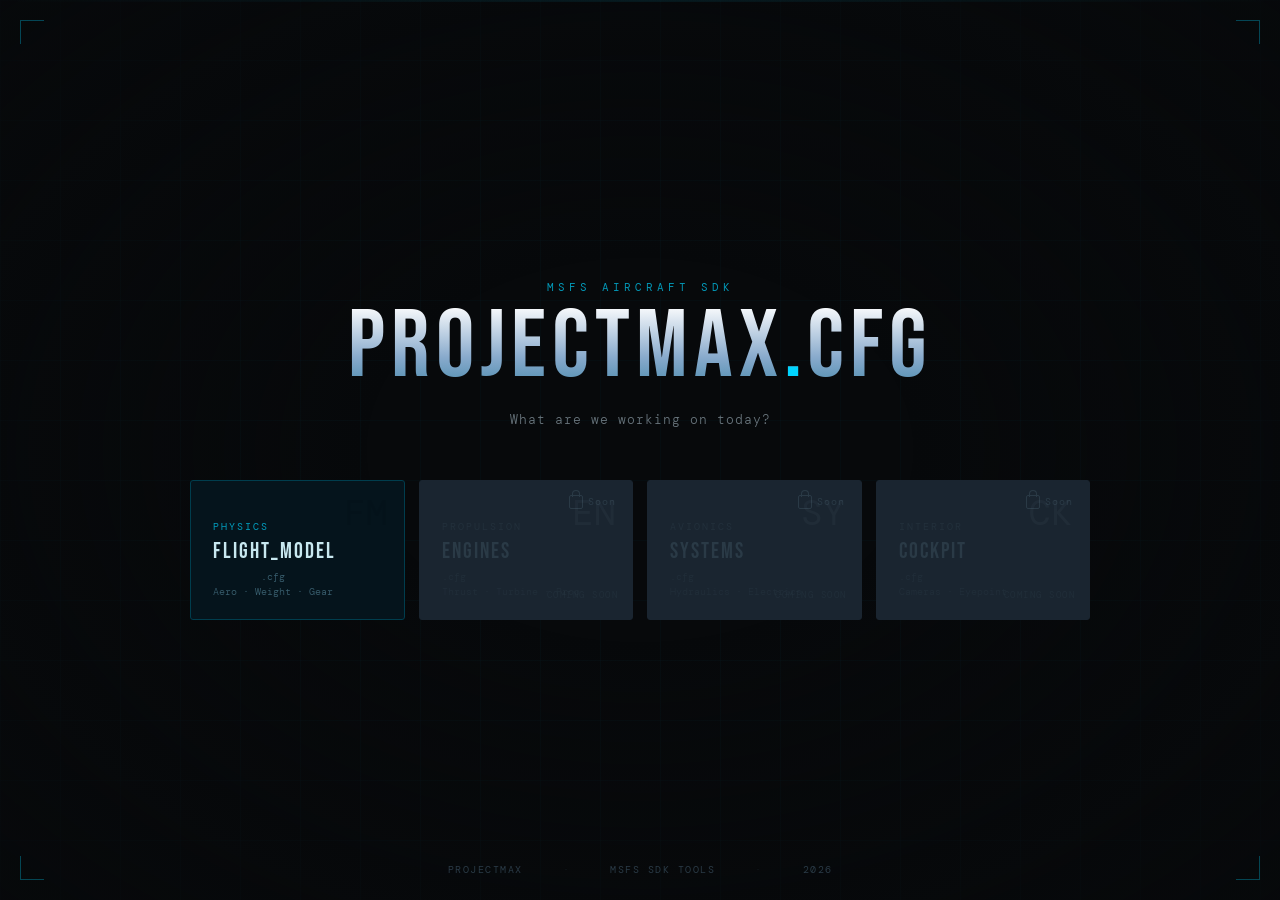
==== commit 20e6eef3: "Rename menu.html to index.html" ====
--- a/index.html
+++ b/index.html
@@ -1,281 +1,404 @@
 <!DOCTYPE html>
 <html lang="en">
-  <head>
-    <meta charset="UTF-8" />
-    <meta name="viewport" content="width=device-width, initial-scale=1.0" />
-    <meta http-equiv="X-UA-Compatible" content="ie=edge" />
-
-    <link rel="stylesheet" href="https://fonts.googleapis.com/css?family=Open+Sans:400,600" />
-    <!-- Google web font "Open Sans" -->
-    <link rel="stylesheet" href="css/all.min.css" />
-    <link rel="stylesheet" href="css/bootstrap.min.css" />
-    <link rel="stylesheet" href="css/templatemo-style.css" />
-    <title>Haykal's Playgrounds</title>
-  </head>
-  <body>
-    <div class="columns-bg">
-      <!-- Logo & Intro -->
-      <section id="logo" class="tm-section-logo">
-        <div class="container-fluid">
-          <div class="row">
-            <div class="col-sm-12 offset-sm-0 col-md-6 offset-md-6">
-              <div class="tm-site-name-container">
-                <div class="tm-site-name-container-inner">
-                  <h1 class="text-uppercase tm-text-primary tm-site-name">
-                    Haykal's Playgrounds
-                  </h1>
-                  <p class="tm-text-primary tm-site-description">
-                    Download or look at all my projects!
-                  </p>
-                </div>
-              </div>
-            </div>
-          </div>
-        </div>
-      </section>
-
-      <!-- Intro -->
-      <section id="intro" class="tm-p-1-section-1">
-        <div class="container-fluid">
-          <div class="row">
-            <div class="col-md-6">
-              <div class="tm-section-text-container">
-                <i class="tm-text-white">
-                  <p class="mb-0">
-                    Im a student, developer, virtual pilot, and everything else! i mainly do 3D modelling with a bit of programming, i made Mods, Flight sim Sceneries, even my own game :).</p>
-                </i>
-              </div>
-            </div>
-          </div>
-        </div>
-      </section>
-
-      <!-- Our Place -->
-      <section id="our_place">
-        <div class="container-fluid">
-          <div class="row">
-            <div
-              class="col-md-12 col-lg-6 tm-section-image-container tm-img-left-container"
-            >
-              <img src="img/forty_image_01.jpg" alt="Image" class="img-fluid" />
-            </div>
-            <div class="col-md-12 col-lg-6">
-              <div class="tm-section-text-container-2">
-                <h2
-                  class="tm-text-primary tm-section-title-mb tm-sm-bg-white-alpha"
-                >
-                  My Past Projects
-                </h2>
-                <div class="tm-text-gray">
-                  <p class="mb-4">
-                  	Im a lead developer and owner of <a href="https://projectmax.id">Project MAX</a>, I used to make Trainz Mobile Mod too, im surprised that the link still exists <a href="https://htpprod.weebly.com/">Here</a>.	
-                    Thats not my only project, i have some private projects from this website, some smaller scenery and much much more!
-                    </p>
-                  <p class="mb-0">
-                    For example is.... the picture you see on the left is a P3D Scenery for YPPD, its a simple one well... mainly default but better than nothing,
-					i also have flightsim.to account that i use to upload my MSFS Mods <a href="https://flightsim.to/profile/Haykl17">Here</a>
-                  </p>
-                </div>
-              </div>
-            </div>
-          </div>
-        </div>
-      </section>
-
-      <!-- Fusce, Section 4 -->
-      <section id="section_4" class="tm-section-4">
-        <div class="container-fluid">
-          <div class="row flex-column-reverse flex-lg-row">
-            <div class="col-md-12 col-lg-6 tm-text-left-container">
-              <div class="tm-section-text-container-3 tm-bg-white-alpha h-100">
-                <h2 class="tm-text-accent tm-section-title-mb">
-                  FLT Design
-                </h2>
-                <p class="mb-0">
-                  I Joined FLT Design to develop a Freeware 727 for MSFS, its fun when you do something you not used to do, after then i model some other aircraft, one of my private project is making a good N219 or N250 for MSFS,
-				  Well, the project is nowhere at the moment but i hope one day itll fly as the real aircraft enter services
-                </p>
-              </div>
-            </div>
-            <div
-              class="col-md-12 col-lg-6 tm-section-image-container tm-img-right-container"
-            >
-              <img
-                src="img/forty_image_02.jpg"
-                alt="Image"
-                class="img-fluid tm-img-right"
-              />
-            </div>
-          </div>
-        </div>
-      </section>
-
-      <!-- Beautiful Rollovers -->
-      <section id="gallery">
-        <div class="container-fluid">
-          <div class="row">
-            <div class="col-12 tm-section-title-mb tm-gallery-title-col">
-              <h2 class="tm-section-title-2">Download my Private Projects</h2>
-              <hr class="tm-section-title-underline" />
-            </div>
-
-            <div class="col-12">
-              <div class="grid">
-                <figure class="effect-duke mb-3">
-                  <img
-                    src="img/forty_image_11.jpg"
-                    alt="Image"
-                    class="img-fluid"
-                  />
-                  <figcaption>
-                    <h2>P3D <span>YPPD</span></h2>
-                    <p>Port Hedland Airport Scenery for P3D	.</p>
-                    <a href="https://drive.google.com/file/d/1LkjhDOxQvB9yZqbBzsV8o3Nq1tYuUGFs/view?usp=sharing">Download</a>
-                  </figcaption>
-                </figure>
-                <figure class="effect-duke">
-                  <img
-                    src="img/forty_image_12.jpg"
-                    alt="Image"
-                    class="img-fluid"
-                  />
-                  <figcaption>
-                    <h2>MSFS <span>PHHN</span></h2>
-                    <p>Hana Airport Scenery for MSFS</p>
-                    <a href="https://flightsim.to/file/6118/max-phhn-hana-airport">Download</a>
-                  </figcaption>
-                </figure>
-                <figure class="effect-duke mb-3">
-                  <img
-                    src="img/forty_image_13.jpg"
-                    alt="Image"
-                    class="img-fluid"
-                  />
-                  <figcaption>
-                    <h2>MSFS <span>Bali Helipad</span></h2>
-                    <p>Bali Helipad Pack for MSFS</p>
-                    <a href="https://drive.google.com/file/d/1sNLInNGLj3StVbzgNNB_1CZnYBVAlgqE/view?usp=sharing">Download</a>
-                  </figcaption>
-                </figure>
-                <figure class="effect-duke">
-                  <img
-                    src="img/forty_image_14.jpg"
-                    alt="Image"
-                    class="img-fluid"
-                  />
-                  <figcaption>
-                    <h2>MSFS <span>Jakarta Helipad</span></h2>
-                    <p>Jakarta Helipad Pack for MSFS</p>
-                    <a href="https://drive.google.com/file/d/1zQKwT2HY4z9rxTZJiCbrGiCzJaNn8uVG/view?usp=sharing">Download</a>
-                  </figcaption>
-                </figure>
-              </div>
-            </div>
-
-            <div class="col-md-6 tm-section-col-4">
-              <div class="tm-section-text-container-4">
-                <p class="tm-text-secondary mb-0">
-                  All of this project created by myself using tools made available by the original dev, free to download and use
-				  Do Not Reshare Outside of this website
-                </p>
-              </div>
-            </div>
-          </div>
-        </div>
-      </section>
-
-      <!-- Contact -->
-      <section id="contact" class="tm-section-contact">
-        <div class="row tm-contact-section">
-          <div class="col-md-6 px-0">
-            <div class="tm-bg-white-alpha tm-contact-left">
-              <div class="media mb-5">
-                <a href="mailto:" class="tm-contact-link">
-                  <span class="tm-contact-icon-container">
-                    <span class="tm-contact-icon-container-inner">
-                      <i class="fas fa-envelope tm-contact-icon"></i>
-                    </span>
-                  </span>
-                  <span class="media-body"> haykal@projectmax.id </span>
-                </a>
-              </div>
-            </div>
-          </div>
-          <div class="col-md-6 px-0">
-            <div class="tm-contact-form-container">
-              <form action="index.html" method="POST" class="tm-contact-form">
-                <div class="form-group">
-                  <input
-                    type="text"
-                    id="contact_name"
-                    name="contact_name"
-                    class="form-control rounded-0 border-top-0 border-right-0 border-left-0"
-                    placeholder="Your Name"
-                    required
-                  />
-                </div>
-                <div class="form-group">
-                  <input
-                    type="email"
-                    id="contact_email"
-                    name="contact_email"
-                    class="form-control rounded-0 border-top-0 border-right-0 border-left-0"
-                    placeholder="Email"
-                    required
-                  />
-                </div>
-                <div class="form-group">
-                  <textarea
-                    rows="4"
-                    id="contact_message"
-                    name="contact_message"
-                    class="form-control rounded-0 border-top-0 border-right-0 border-left-0"
-                    placeholder="Message"
-                    required
-                  ></textarea>
-                </div>
-                <div class="text-right">
-                  <button type="submit" class="btn tm-btn-submit rounded-0">
-                    Send
-                  </button>
-                </div>
-              </form>
-            </div>
-          </div>
-        </div>
-      </section>
-
-      <section id="outro">
-        <div class="container-fluid">
-          <div class="row">
-            <div class="col-sm-12 col-md-6">
-              <div class="tm-section-text-container-5 tm-text-white">
-                <p>
-                  Sometimes i always think about what is the best quote from me but there is nothing hehe
-                </p>
-                <i
-                  >&ldquo;im a stranger you meet on the internet, go on, im forgettable&rdquo;</i
-                >	
-              </div>
-            </div>
-            <div class="col-sm-12 col-md-6">
-              <div class="tm-section-text-container-6">
-
-              </div>
-            </div>
-          </div>
-          <div class="row">
-            <footer class="col-sm-12 col-md-6 offset-md-6 px-md-0">
-              <p class="tm-copyright-text mb-0 tm-text-primary">
-                Copyright &copy; 2021 SayaSendiri A.K.A ZABZABZAB A.K.A Jx A.K.A Haykal
-                
-                - Design: <a rel="nofollow" href="https://www.facebook.com/templatemo">TemplateMo</a>
-              </p>
-            </footer>
-          </div>
-        </div>
-      </section>
+<head>
+<meta charset="UTF-8">
+<meta name="viewport" content="width=device-width, initial-scale=1.0">
+<title>ProjectMax — CFG Editor</title>
+<style>
+@import url('https://fonts.googleapis.com/css2?family=Bebas+Neue&family=DM+Mono:wght@300;400;500&family=Barlow:wght@300;400&display=swap');
+
+:root {
+  --bg: #07090b;
+  --line: #141c24;
+  --accent: #00d4ff;
+  --accent-dim: #003d4d;
+  --text: #b8ccd8;
+  --muted: #2a3a46;
+  --muted2: #1a2830;
+  --disabled: #1a2530;
+  --disabled-text: #2a3a46;
+  --disabled-border: #1a2530;
+}
+
+*, *::before, *::after { box-sizing: border-box; margin: 0; padding: 0; }
+
+html, body {
+  width: 100%; height: 100%;
+  background: var(--bg);
+  color: var(--text);
+  font-family: 'Barlow', sans-serif;
+  overflow: hidden;
+}
+
+/* ── Grid lines background ── */
+.grid-bg {
+  position: fixed;
+  inset: 0;
+  background-image:
+    linear-gradient(rgba(0,212,255,0.025) 1px, transparent 1px),
+    linear-gradient(90deg, rgba(0,212,255,0.025) 1px, transparent 1px);
+  background-size: 60px 60px;
+  pointer-events: none;
+  z-index: 0;
+}
+
+/* Vignette */
+.vignette {
+  position: fixed; inset: 0;
+  background: radial-gradient(ellipse at center, transparent 30%, #07090bcc 100%);
+  pointer-events: none;
+  z-index: 1;
+}
+
+/* Horizontal scan line drift */
+.scanline {
+  position: fixed;
+  left: 0; right: 0;
+  height: 2px;
+  background: linear-gradient(90deg, transparent, rgba(0,212,255,0.08), transparent);
+  animation: scan 8s linear infinite;
+  pointer-events: none;
+  z-index: 2;
+}
+@keyframes scan {
+  0%   { top: -2px; opacity: 0; }
+  5%   { opacity: 1; }
+  95%  { opacity: 1; }
+  100% { top: 100%; opacity: 0; }
+}
+
+/* ── Corner marks ── */
+.corner {
+  position: fixed;
+  width: 24px; height: 24px;
+  border-color: var(--accent);
+  border-style: solid;
+  opacity: 0.3;
+  z-index: 3;
+}
+.corner.tl { top: 20px; left: 20px; border-width: 1px 0 0 1px; }
+.corner.tr { top: 20px; right: 20px; border-width: 1px 1px 0 0; }
+.corner.bl { bottom: 20px; left: 20px; border-width: 0 0 1px 1px; }
+.corner.br { bottom: 20px; right: 20px; border-width: 0 1px 1px 0; }
+
+/* ── Main layout ── */
+.stage {
+  position: relative;
+  z-index: 10;
+  width: 100%; height: 100vh;
+  display: flex;
+  flex-direction: column;
+  align-items: center;
+  justify-content: center;
+  gap: 0;
+}
+
+/* ── Logo / Title ── */
+.logo-block {
+  text-align: center;
+  margin-bottom: 52px;
+  animation: fadeDown 0.7s cubic-bezier(0.2,0,0,1) both;
+}
+@keyframes fadeDown {
+  from { opacity: 0; transform: translateY(-18px); }
+  to   { opacity: 1; transform: translateY(0); }
+}
+
+.logo-eyebrow {
+  font-family: 'DM Mono', monospace;
+  font-size: 11px;
+  letter-spacing: 4px;
+  color: var(--accent);
+  text-transform: uppercase;
+  margin-bottom: 10px;
+  opacity: 0.7;
+}
+
+.logo-title {
+  font-family: 'Bebas Neue', sans-serif;
+  font-size: clamp(56px, 8vw, 96px);
+  letter-spacing: 6px;
+  color: #fff;
+  line-height: 0.92;
+  /* Subtle chrome effect */
+  background: linear-gradient(180deg, #ffffff 0%, #88aacc 60%, #4488aa 100%);
+  -webkit-background-clip: text;
+  -webkit-text-fill-color: transparent;
+  background-clip: text;
+}
+
+.logo-title .dot { color: var(--accent); -webkit-text-fill-color: var(--accent); }
+
+.logo-subtitle {
+  margin-top: 18px;
+  font-family: 'DM Mono', monospace;
+  font-size: 13px;
+  font-weight: 300;
+  color: var(--text);
+  letter-spacing: 1px;
+  opacity: 0.55;
+}
+
+/* ── Button grid ── */
+.btn-grid {
+  display: grid;
+  grid-template-columns: repeat(4, 1fr);
+  gap: 14px;
+  width: min(900px, 90vw);
+}
+
+/* ── Card button ── */
+.cfg-btn {
+  position: relative;
+  display: flex;
+  flex-direction: column;
+  align-items: flex-start;
+  justify-content: flex-end;
+  padding: 24px 22px 20px;
+  border: 1px solid var(--disabled-border);
+  border-radius: 3px;
+  background: var(--disabled);
+  cursor: not-allowed;
+  overflow: hidden;
+  min-height: 140px;
+  transition: border-color 0.2s, box-shadow 0.2s;
+  animation: fadeUp 0.6s cubic-bezier(0.2,0,0,1) both;
+}
+
+.cfg-btn:nth-child(1) { animation-delay: 0.15s; }
+.cfg-btn:nth-child(2) { animation-delay: 0.25s; }
+.cfg-btn:nth-child(3) { animation-delay: 0.35s; }
+.cfg-btn:nth-child(4) { animation-delay: 0.45s; }
+
+@keyframes fadeUp {
+  from { opacity: 0; transform: translateY(20px); }
+  to   { opacity: 1; transform: translateY(0); }
+}
+
+/* Active (flight_model) */
+.cfg-btn.active {
+  border-color: var(--accent-dim);
+  background: #05141c;
+  cursor: pointer;
+}
+.cfg-btn.active:hover {
+  border-color: var(--accent);
+  box-shadow: 0 0 32px #00d4ff22, inset 0 0 40px #00d4ff08;
+}
+.cfg-btn.active:hover .btn-arrow { opacity: 1; transform: translateX(0); }
+.cfg-btn.active:hover .btn-icon { opacity: 0.6; }
+.cfg-btn.active:hover .btn-name { color: #fff; }
+
+/* Disabled lock icon */
+.cfg-btn.disabled .btn-lock {
+  display: flex;
+}
+
+/* ── Big decorative icon ── */
+.btn-icon {
+  position: absolute;
+  top: 14px; right: 16px;
+  font-size: 36px;
+  opacity: 0.06;
+  transition: opacity 0.2s;
+  line-height: 1;
+  user-select: none;
+  font-family: 'DM Mono', monospace;
+}
+.cfg-btn.disabled .btn-icon {
+  opacity: 0.04;
+}
+
+/* Lock overlay */
+.btn-lock {
+  display: none;
+  position: absolute;
+  top: 14px; right: 16px;
+  align-items: center;
+  gap: 5px;
+  font-family: 'DM Mono', monospace;
+  font-size: 10px;
+  color: var(--muted);
+  letter-spacing: 1px;
+}
+.lock-icon {
+  width: 14px; height: 14px;
+  border: 1px solid var(--muted);
+  border-radius: 2px;
+  position: relative;
+  display: flex; align-items: center; justify-content: center;
+}
+.lock-icon::before {
+  content: '';
+  position: absolute;
+  top: -6px;
+  width: 8px; height: 7px;
+  border: 1px solid var(--muted);
+  border-bottom: none;
+  border-radius: 4px 4px 0 0;
+}
+
+.btn-tag {
+  font-family: 'DM Mono', monospace;
+  font-size: 10px;
+  letter-spacing: 2px;
+  text-transform: uppercase;
+  margin-bottom: 8px;
+}
+.cfg-btn.active .btn-tag { color: var(--accent); opacity: 0.7; }
+.cfg-btn.disabled .btn-tag { color: var(--muted); opacity: 0.5; }
+
+.btn-name {
+  font-family: 'Bebas Neue', sans-serif;
+  font-size: 22px;
+  letter-spacing: 2px;
+  line-height: 1;
+  transition: color 0.15s;
+}
+.cfg-btn.active .btn-name { color: #c8e8f0; }
+.cfg-btn.disabled .btn-name { color: var(--disabled-text); }
+
+.btn-desc {
+  margin-top: 6px;
+  font-family: 'DM Mono', monospace;
+  font-size: 10px;
+  font-weight: 300;
+  line-height: 1.5;
+}
+.cfg-btn.active .btn-desc { color: #3a6070; }
+.cfg-btn.disabled .btn-desc { color: var(--muted); opacity: 0.4; }
+
+.btn-arrow {
+  position: absolute;
+  bottom: 18px; right: 18px;
+  font-size: 18px;
+  color: var(--accent);
+  opacity: 0;
+  transform: translateX(-6px);
+  transition: opacity 0.2s, transform 0.2s;
+}
+
+.btn-coming-soon {
+  position: absolute;
+  bottom: 18px; right: 14px;
+  font-family: 'DM Mono', monospace;
+  font-size: 9px;
+  letter-spacing: 1.5px;
+  color: var(--muted);
+  text-transform: uppercase;
+  opacity: 0.4;
+}
+
+/* Subtle scan line on active hover */
+.cfg-btn.active::before {
+  content: '';
+  position: absolute;
+  inset: 0;
+  background: linear-gradient(180deg, rgba(0,212,255,0.03) 0%, transparent 60%);
+  opacity: 0;
+  transition: opacity 0.2s;
+  pointer-events: none;
+}
+.cfg-btn.active:hover::before { opacity: 1; }
+
+/* ── Footer ── */
+.footer {
+  position: fixed;
+  bottom: 24px;
+  left: 0; right: 0;
+  display: flex;
+  justify-content: center;
+  gap: 40px;
+  font-family: 'DM Mono', monospace;
+  font-size: 10px;
+  letter-spacing: 1.5px;
+  color: var(--muted);
+  z-index: 10;
+  opacity: 0.5;
+  animation: fadeUp 1s 0.6s both;
+}
+.footer span { text-transform: uppercase; }
+.footer .sep { opacity: 0.3; }
+</style>
+</head>
+<body>
+
+<div class="grid-bg"></div>
+<div class="vignette"></div>
+<div class="scanline"></div>
+<div class="corner tl"></div>
+<div class="corner tr"></div>
+<div class="corner bl"></div>
+<div class="corner br"></div>
+
+<div class="stage">
+
+  <div class="logo-block">
+    <div class="logo-eyebrow">MSFS Aircraft SDK</div>
+    <div class="logo-title">projectmax<span class="dot">.</span>CFG</div>
+    <div class="logo-subtitle">What are we working on today?</div>
+  </div>
+
+  <div class="btn-grid">
+
+    <!-- flight_model.cfg — ACTIVE -->
+    <button class="cfg-btn active" onclick="window.location.href='flight_model_editor.html'">
+      <div class="btn-icon">FM</div>
+      <div class="btn-tag">Physics</div>
+      <div class="btn-name">flight_model</div>
+      <div class="btn-desc">.cfg<br>Aero · Weight · Gear</div>
+      <div class="btn-arrow">→</div>
+    </button>
+
+    <!-- engines.cfg — DISABLED -->
+    <div class="cfg-btn disabled">
+      <div class="btn-lock">
+        <div class="lock-icon"></div>
+        <span>Soon</span>
+      </div>
+      <div class="btn-icon">EN</div>
+      <div class="btn-tag">Propulsion</div>
+      <div class="btn-name">engines</div>
+      <div class="btn-desc">.cfg<br>Thrust · Turbine · Prop</div>
+      <div class="btn-coming-soon">Coming soon</div>
     </div>
-    <!-- /.columns-bg -->
-  </body>
+
+    <!-- systems.cfg — DISABLED -->
+    <div class="cfg-btn disabled">
+      <div class="btn-lock">
+        <div class="lock-icon"></div>
+        <span>Soon</span>
+      </div>
+      <div class="btn-icon">SY</div>
+      <div class="btn-tag">Avionics</div>
+      <div class="btn-name">systems</div>
+      <div class="btn-desc">.cfg<br>Hydraulics · Electrics</div>
+      <div class="btn-coming-soon">Coming soon</div>
+    </div>
+
+    <!-- cockpit.cfg — DISABLED -->
+    <div class="cfg-btn disabled">
+      <div class="btn-lock">
+        <div class="lock-icon"></div>
+        <span>Soon</span>
+      </div>
+      <div class="btn-icon">CK</div>
+      <div class="btn-tag">Interior</div>
+      <div class="btn-name">cockpit</div>
+      <div class="btn-desc">.cfg<br>Cameras · Eyepoint</div>
+      <div class="btn-coming-soon">Coming soon</div>
+    </div>
+
+  </div>
+</div>
+
+<div class="footer">
+  <span>projectmax</span>
+  <span class="sep">·</span>
+  <span>MSFS SDK Tools</span>
+  <span class="sep">·</span>
+  <span>2026</span>
+</div>
+
+</body>
 </html>
